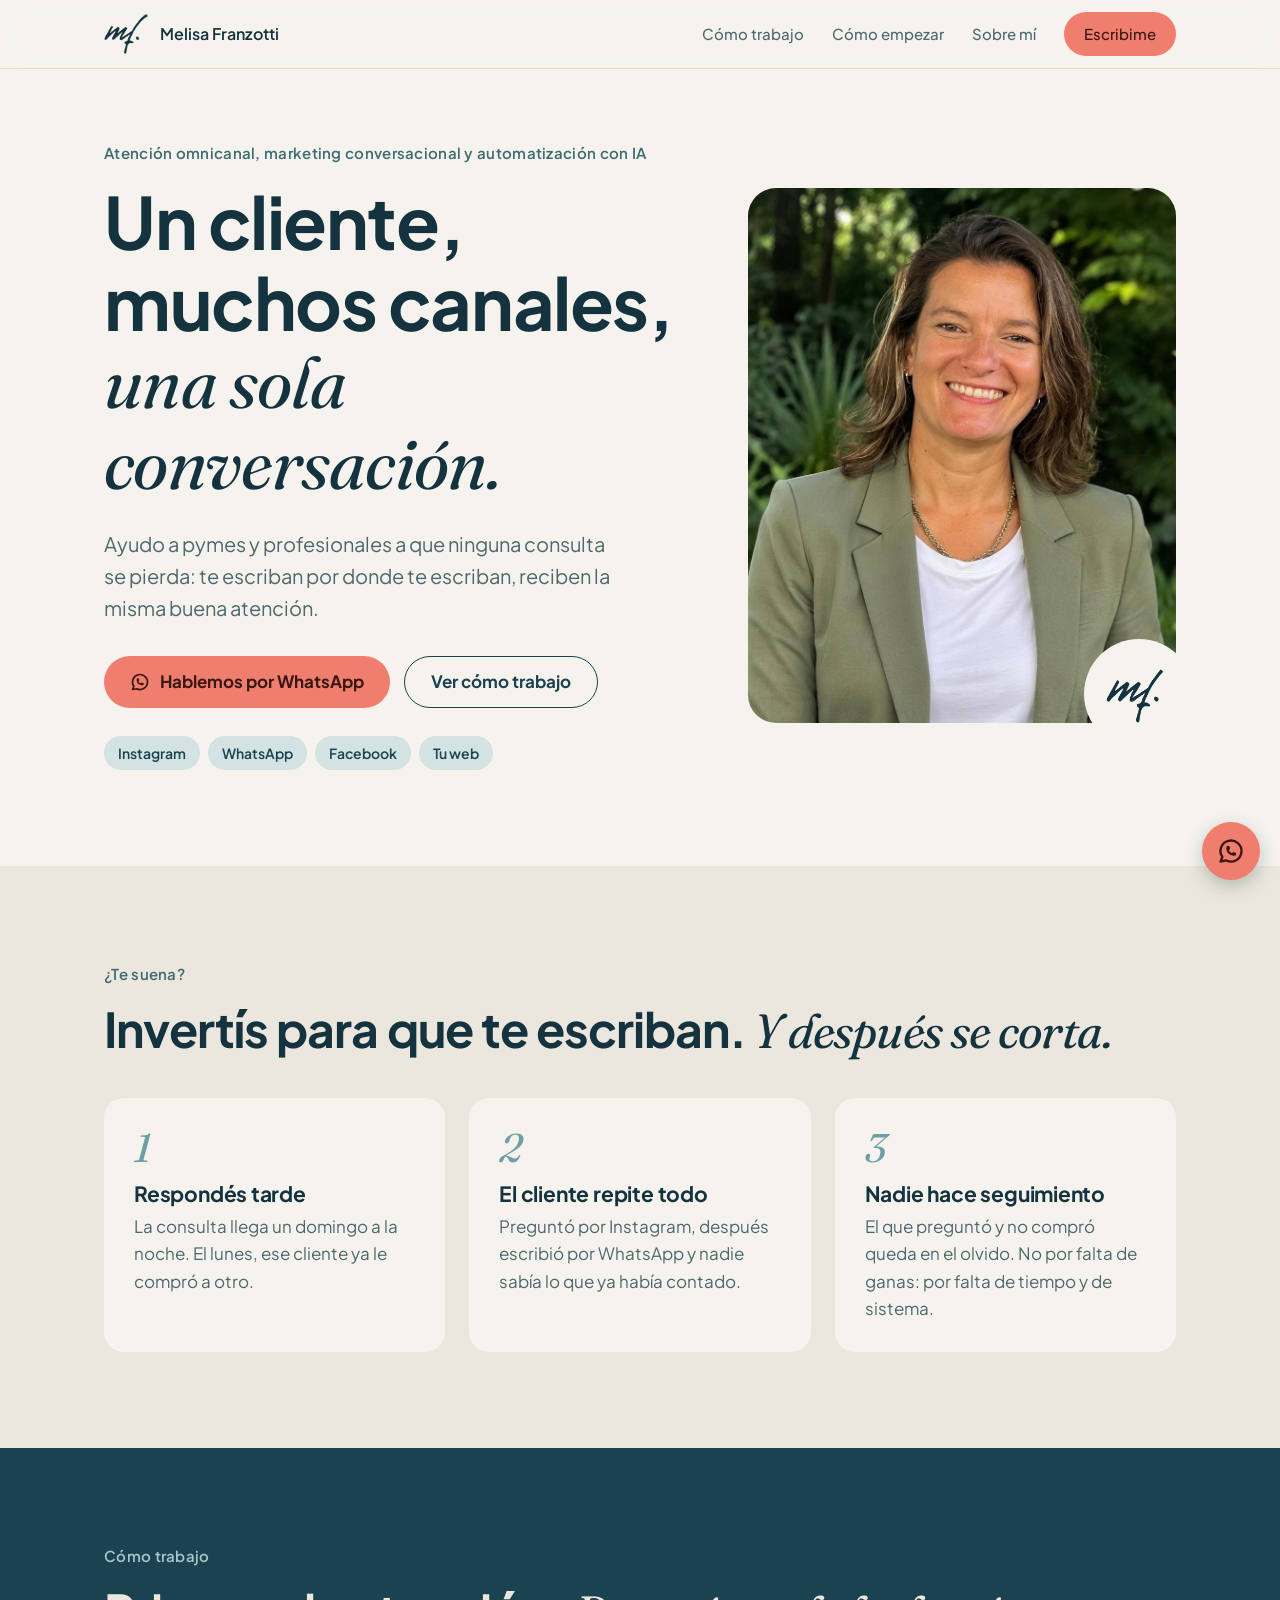
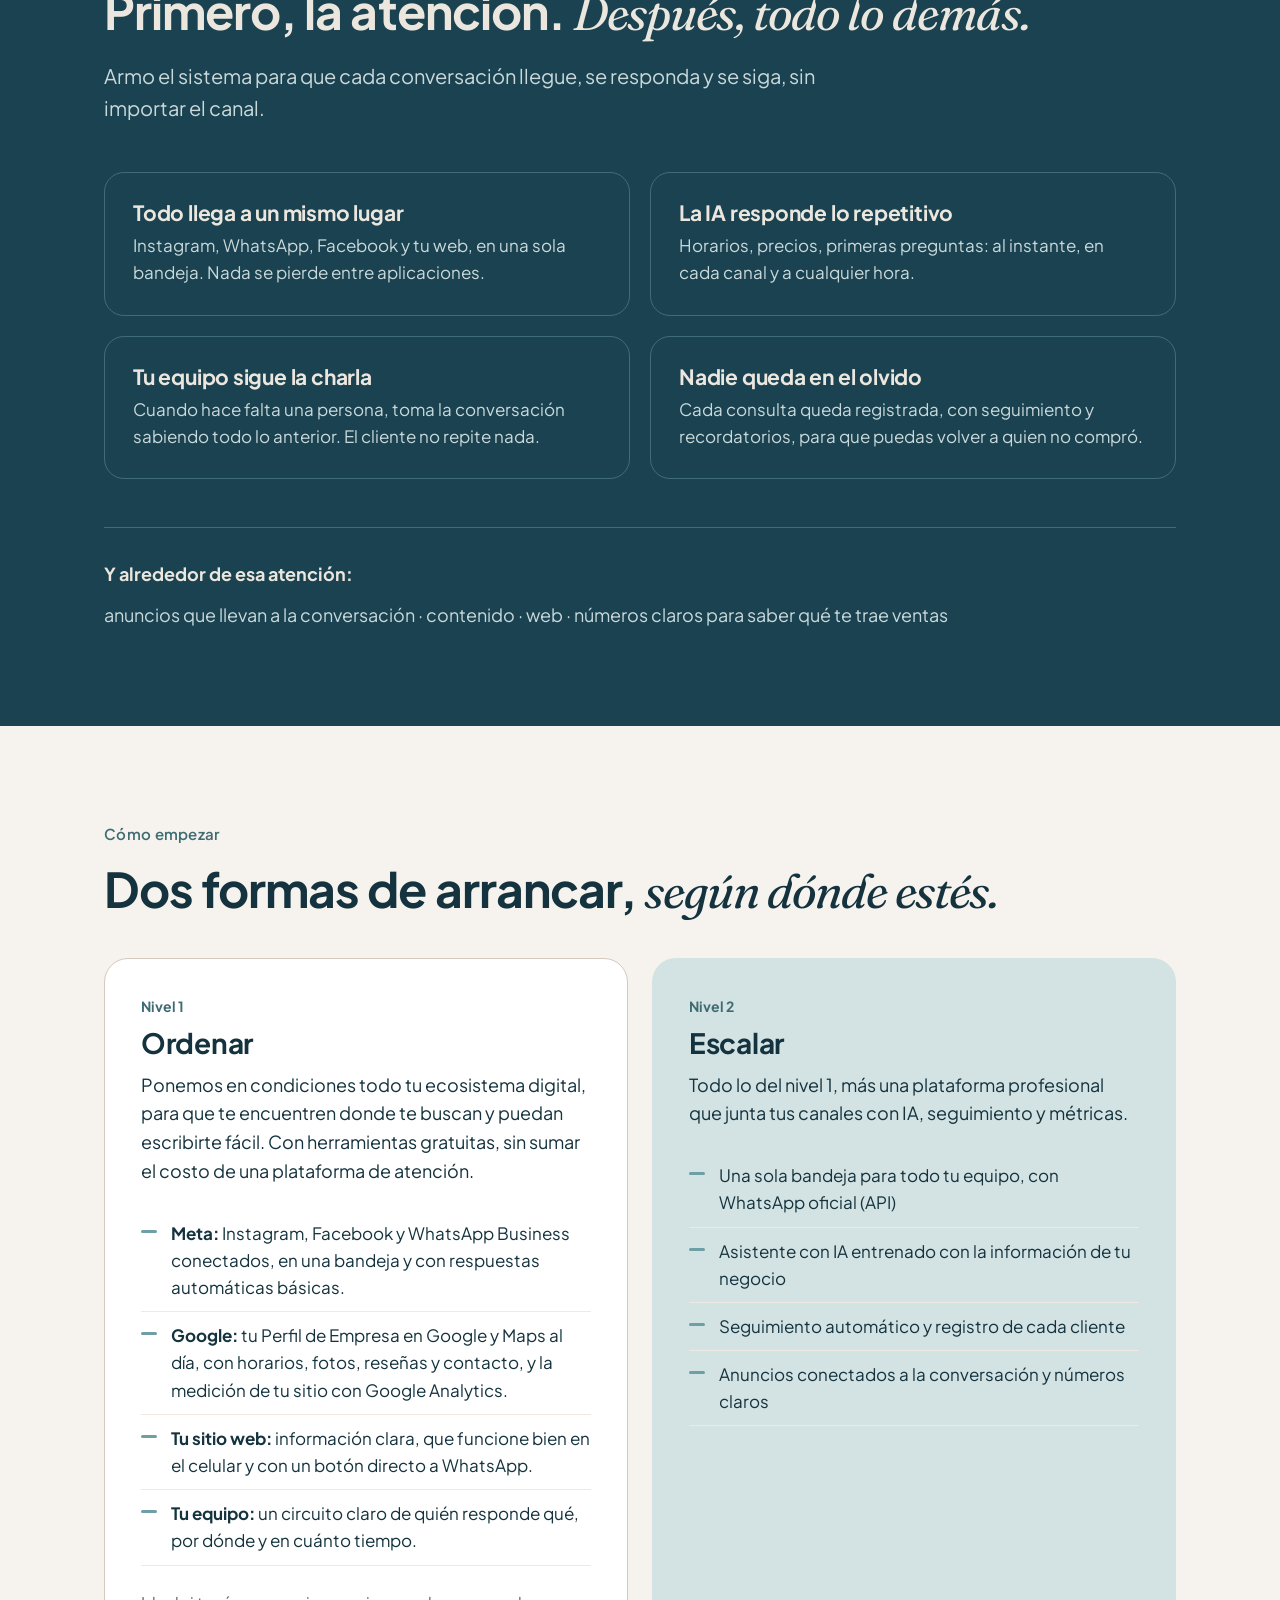
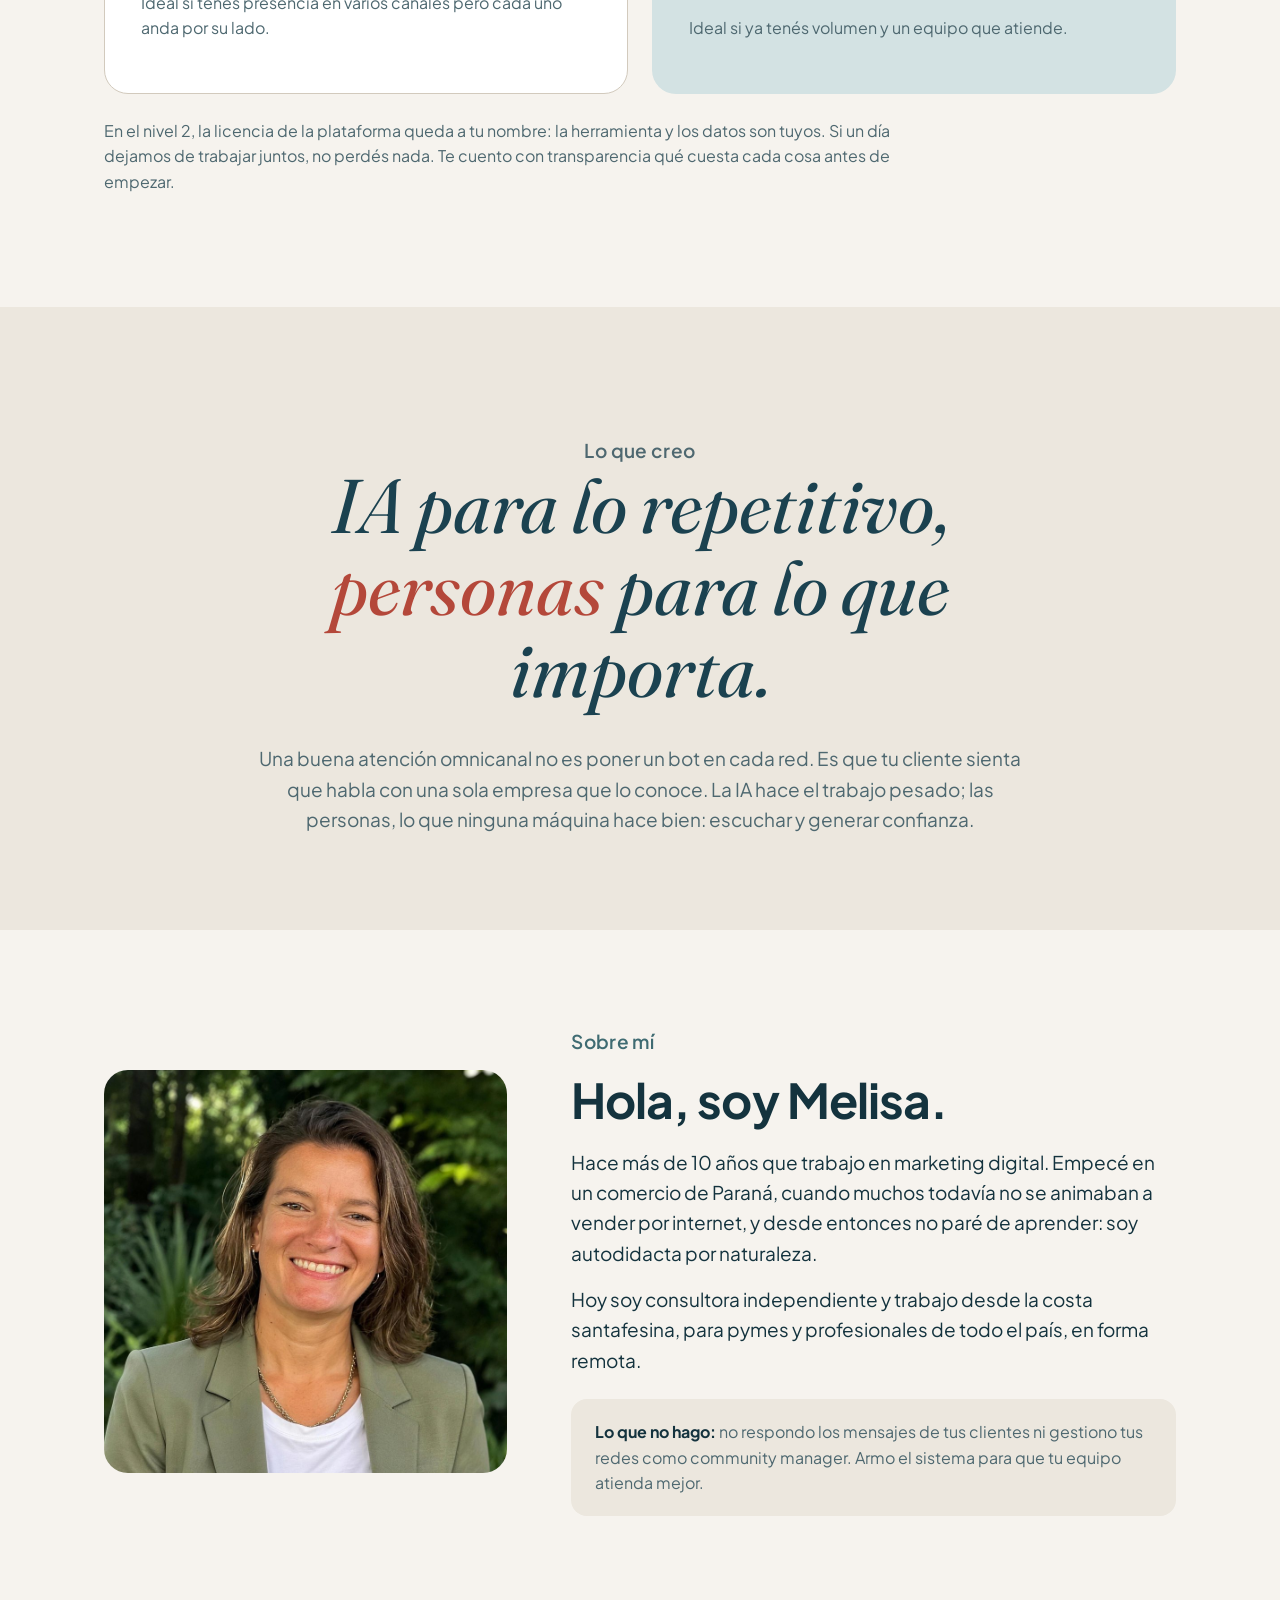
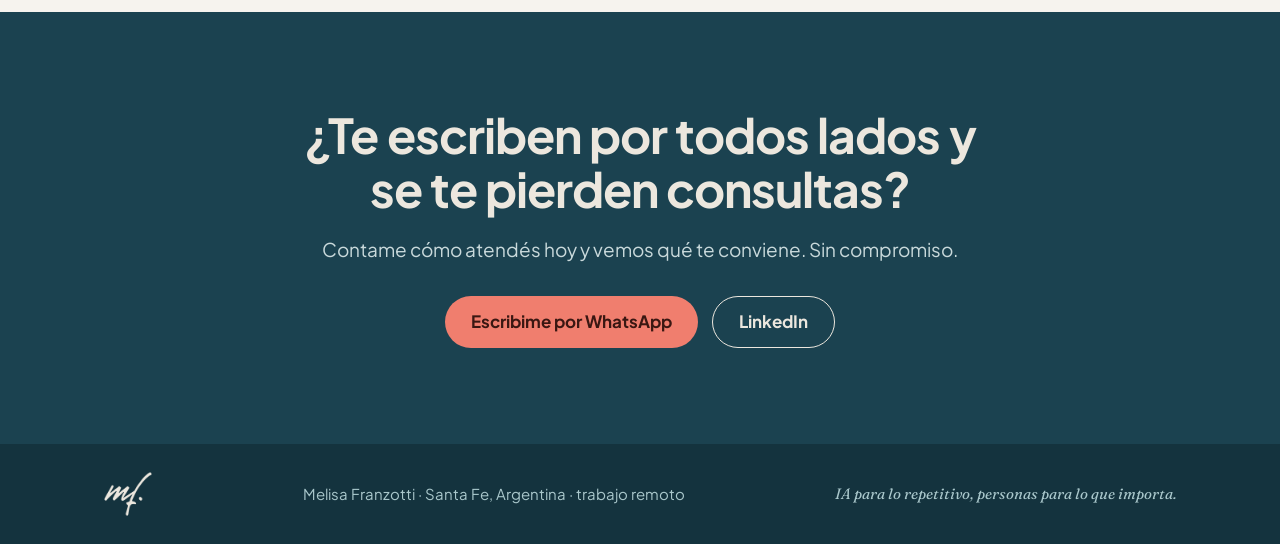
==== index.html @ 71fd0bdc "Tagline 'personas' y marketing conversacional en el posicionamiento Co-Authored-By: Claude Opus 5.5 " ====
<!doctype html>
<html lang="es-AR">
<head>
<meta charset="utf-8">
<meta name="viewport" content="width=device-width, initial-scale=1">
<title>Melisa Franzotti · Atención omnicanal, marketing conversacional y automatización con IA</title>
<meta name="description" content="Ayudo a pymes y profesionales a atender bien por todos sus canales: Instagram, WhatsApp, Facebook y web. Un cliente, muchos canales, una sola conversación.">
<link rel="icon" href="img/favicon.png" type="image/png">
<meta property="og:type" content="website">
<meta property="og:locale" content="es_AR">
<meta property="og:title" content="Melisa Franzotti · Atención omnicanal, marketing conversacional y automatización con IA">
<meta property="og:description" content="Un cliente, muchos canales, una sola conversación. IA para lo repetitivo, personas para lo que importa.">
<meta property="og:url" content="https://melisafranzotti.github.io/">
<meta property="og:image" content="https://melisafranzotti.github.io/img/og.jpg">
<meta property="og:image:width" content="1200">
<meta property="og:image:height" content="630">
<meta name="twitter:card" content="summary_large_image">
<meta name="theme-color" content="#1B4250">
<link rel="preconnect" href="https://fonts.googleapis.com">
<link rel="preconnect" href="https://fonts.gstatic.com" crossorigin>
<link rel="stylesheet" href="https://fonts.googleapis.com/css2?family=Fraunces:ital,opsz,wght@1,9..144,400&family=Plus+Jakarta+Sans:wght@400;500;600;700&display=swap">
<style>
:root{
  --petroleo:#1B4250; --petroleo-osc:#14333E; --agua:#6E9FA6; --agua-clara:#D3E2E3; --agua-texto:#3F6B72;
  --crema:#ECE7DE; --crema-clara:#F6F3EE; --coral:#F07E6E; --coral-texto:#3A1712; --gris:#4E6870; --linea:#D2CABD;
  --max:1120px;
}
*{box-sizing:border-box}
html{scroll-behavior:smooth}
body{margin:0;font-family:'Plus Jakarta Sans',system-ui,sans-serif;color:var(--petroleo-osc);background:var(--crema-clara);font-size:18px;line-height:1.6;-webkit-font-smoothing:antialiased}
img{max-width:100%;display:block}
a{color:var(--petroleo)}
.serif{font-family:'Fraunces',Georgia,serif;font-style:italic;font-weight:400}
.wrap{max-width:var(--max);margin:0 auto;padding:0 24px}
.eyebrow{font-size:15px;font-weight:600;letter-spacing:.02em;color:var(--agua-texto);margin:0 0 16px}
h1,h2,h3{margin:0;line-height:1.12;letter-spacing:-.02em}
h2{font-size:clamp(32px,4.4vw,48px);font-weight:700;margin-bottom:20px}
h3{font-size:21px;font-weight:700;letter-spacing:-.01em;margin-bottom:8px}
p{margin:0 0 16px}
section{padding:96px 0}
.btn{display:inline-flex;align-items:center;gap:10px;min-height:52px;padding:0 26px;border-radius:999px;font-weight:700;font-size:17px;text-decoration:none;transition:transform .15s ease, box-shadow .15s ease}
.btn:hover{transform:translateY(-1px)}
.btn:focus-visible{outline:3px solid var(--agua);outline-offset:3px}
.btn-coral{background:var(--coral);color:var(--coral-texto)}
.btn-linea{border:1.5px solid currentColor;color:var(--petroleo)}

/* nav */
.nav{position:sticky;top:0;z-index:10;background:rgba(246,243,238,.92);backdrop-filter:blur(8px);border-bottom:1px solid rgba(210,202,189,.6)}
.nav .wrap{display:flex;align-items:center;justify-content:space-between;height:68px}
.nav-firma{display:flex;align-items:center;gap:12px;text-decoration:none;color:var(--petroleo-osc);font-weight:600;font-size:16px}
.nav-firma img{width:44px;height:auto}
.nav-links{display:flex;align-items:center;gap:28px}
.nav-links a{text-decoration:none;font-size:15px;font-weight:500;color:var(--gris)}
.nav-links a:hover{color:var(--petroleo)}
.nav .btn{min-height:44px;padding:0 20px;font-size:15px}
.nav-links a.btn-coral{color:var(--coral-texto)}

/* hero */
.hero{padding:72px 0 96px}
.hero .wrap{display:grid;grid-template-columns:1.15fr .85fr;gap:64px;align-items:center}
.hero h1{font-size:clamp(42px,6vw,72px);font-weight:700;margin-bottom:24px}
.hero h1 .serif{display:block;letter-spacing:-.01em}
.hero .lead{font-size:20px;color:var(--gris);max-width:34ch;margin-bottom:32px}
.hero-acciones{display:flex;flex-wrap:wrap;gap:14px;align-items:center}
.hero-foto{position:relative}
.hero-foto img{border-radius:28px;aspect-ratio:4/5;height:auto;object-fit:cover;object-position:50% 20%;width:100%}
.hero-foto .firma{position:absolute;right:-18px;bottom:-26px;width:110px;height:110px;aspect-ratio:1/1;object-fit:contain;background:var(--crema-clara);border-radius:50%;padding:22px}
.canales{display:flex;flex-wrap:wrap;gap:8px;margin-top:28px}
.canales span{font-size:14px;font-weight:600;padding:6px 14px;border-radius:999px;background:var(--agua-clara);color:var(--petroleo)}

/* problema */
.problema{background:var(--crema)}
.grid3{display:grid;grid-template-columns:repeat(3,1fr);gap:24px;margin-top:40px}
.tarjeta{background:var(--crema-clara);border-radius:20px;padding:30px}
.tarjeta .num{font-family:'Fraunces',Georgia,serif;font-style:italic;font-size:40px;line-height:1;color:var(--agua);margin-bottom:14px}
.tarjeta p{color:var(--gris);font-size:17px;margin:0}

/* solucion */
.solucion{background:var(--petroleo);color:var(--crema)}
.solucion .eyebrow{color:#A9C7CB}
.solucion h2{color:var(--crema)}
.solucion .intro{font-size:20px;color:#C9D9DB;max-width:52ch}
.pasos{list-style:none;padding:0;margin:48px 0 0;display:grid;grid-template-columns:repeat(2,1fr);gap:20px}
.pasos li{border:1px solid rgba(110,159,166,.45);border-radius:20px;padding:28px}
.pasos h3{color:var(--crema)}
.pasos p{color:#C9D9DB;font-size:17px;margin:0}
.alrededor{margin-top:48px;padding-top:32px;border-top:1px solid rgba(110,159,166,.45);display:flex;flex-wrap:wrap;gap:12px 32px;align-items:baseline}
.alrededor strong{font-size:18px}
.alrededor span{color:#C9D9DB}

/* niveles */
.niveles .grid2{display:grid;grid-template-columns:1fr 1fr;gap:24px;margin-top:40px}
.nivel{border-radius:24px;padding:36px;background:#fff;border:1px solid var(--linea);display:flex;flex-direction:column}
.nivel .etiqueta{font-size:14px;font-weight:700;color:var(--agua-texto);margin-bottom:10px}
.nivel h3{font-size:28px;margin-bottom:12px}
.nivel ul{padding:0;margin:8px 0 24px;list-style:none}
.nivel li strong{color:var(--petroleo-osc)}
.nivel li{padding:10px 0 10px 30px;position:relative;border-bottom:1px solid #EEE9E1;font-size:17px}
.nivel li::before{content:"";position:absolute;left:0;top:20px;width:16px;height:3px;border-radius:2px;background:var(--agua)}
.nivel .ideal{margin-top:auto;font-size:16px;color:var(--gris)}
.nivel-destacado{background:var(--agua-clara);border-color:transparent}
.nota{margin-top:24px;font-size:16px;color:var(--gris);max-width:70ch}

/* creo */
.creo{background:var(--crema);text-align:center}
.creo blockquote{margin:0 auto;max-width:18ch;font-family:'Fraunces',Georgia,serif;font-style:italic;font-size:clamp(40px,6vw,76px);line-height:1.08;color:var(--petroleo)}
.creo blockquote em{font-style:italic;color:#B4483A}
.creo p{max-width:56ch;margin:32px auto 0;color:var(--gris);font-size:19px}

/* sobre mi */
.sobre .wrap{display:grid;grid-template-columns:.8fr 1.2fr;gap:64px;align-items:center}
.sobre img{border-radius:24px;aspect-ratio:1/1;height:auto;width:100%;object-fit:cover;object-position:50% 12%}
.sobre p{font-size:19px}
.no-hago{margin-top:24px;padding:20px 24px;border-radius:16px;background:var(--crema);font-size:16px;color:var(--gris)}
.no-hago strong{color:var(--petroleo-osc)}

/* contacto */
.contacto{background:var(--petroleo);color:var(--crema);text-align:center}
.contacto h2{color:var(--crema);max-width:20ch;margin:0 auto 18px}
.contacto p{color:#C9D9DB;max-width:48ch;margin:0 auto 32px;font-size:19px}
.contacto .acciones{display:flex;flex-wrap:wrap;gap:14px;justify-content:center}
.contacto .btn-linea{color:var(--crema)}
footer{background:var(--petroleo-osc);color:#A9C7CB;font-size:15px}
footer .wrap{display:flex;flex-wrap:wrap;gap:16px;align-items:center;justify-content:space-between;padding-top:28px;padding-bottom:28px}
footer img{width:48px}
footer a{color:#A9C7CB}

/* whatsapp flotante */
.wa-flotante{position:fixed;right:20px;bottom:20px;z-index:20;width:58px;height:58px;border-radius:50%;background:var(--coral);color:var(--coral-texto);display:flex;align-items:center;justify-content:center;box-shadow:0 6px 18px rgba(20,51,62,.25)}
.wa-flotante:focus-visible{outline:3px solid var(--agua);outline-offset:3px}

@media (max-width:900px){
  section{padding:72px 0}
  .hero{padding:40px 0 72px}
  .hero .wrap,.sobre .wrap{grid-template-columns:1fr;gap:48px}
  .hero-foto{max-width:420px}
  .grid3,.pasos,.niveles .grid2{grid-template-columns:1fr}
  .nav-links a:not(.btn){display:none}
  .sobre img{max-width:360px}
}
@media (prefers-reduced-motion:reduce){html{scroll-behavior:auto}.btn{transition:none}}
</style>
</head>
<body>

<header class="nav">
  <div class="wrap">
    <a class="nav-firma" href="#inicio"><img src="img/mf-tinta.png" alt="mf." width="44" height="40"><span>Melisa Franzotti</span></a>
    <nav class="nav-links" aria-label="Principal">
      <a href="#como">Cómo trabajo</a>
      <a href="#empezar">Cómo empezar</a>
      <a href="#sobre-mi">Sobre mí</a>
      <a class="btn btn-coral" href="https://wa.me/5493435143887?text=Hola%20Melisa%2C%20vi%20tu%20sitio%20y%20quiero%20consultarte" target="_blank" rel="noopener">Escribime</a>
    </nav>
  </div>
</header>

<main id="inicio">

<section class="hero">
  <div class="wrap">
    <div>
      <p class="eyebrow">Atención omnicanal, marketing conversacional y automatización con IA</p>
      <h1>Un cliente, muchos canales, <span class="serif">una sola conversación.</span></h1>
      <p class="lead">Ayudo a pymes y profesionales a que ninguna consulta se pierda: te escriban por donde te escriban, reciben la misma buena atención.</p>
      <div class="hero-acciones">
        <a class="btn btn-coral" href="https://wa.me/5493435143887?text=Hola%20Melisa%2C%20vi%20tu%20sitio%20y%20quiero%20consultarte" target="_blank" rel="noopener">
          <svg width="20" height="20" viewBox="0 0 24 24" fill="none" stroke="currentColor" stroke-width="2" stroke-linecap="round" stroke-linejoin="round" aria-hidden="true"><path d="M3 21l1.65 -3.8a9 9 0 1 1 3.4 2.9l-5.05 .9"></path><path d="M9 10a.5 .5 0 0 0 1 0v-1a.5 .5 0 0 0 -1 0v1a5 5 0 0 0 5 5h1a.5 .5 0 0 0 0 -1h-1a.5 .5 0 0 0 0 1"></path></svg>
          Hablemos por WhatsApp
        </a>
        <a class="btn btn-linea" href="#como">Ver cómo trabajo</a>
      </div>
      <div class="canales" aria-label="Canales">
        <span>Instagram</span><span>WhatsApp</span><span>Facebook</span><span>Tu web</span>
      </div>
    </div>
    <div class="hero-foto">
      <img src="img/melisa.jpg" alt="Melisa Franzotti sonriendo en un jardín" width="900" height="1607">
      <img class="firma" src="img/mf-tinta.png" alt="" width="110" height="100">
    </div>
  </div>
</section>

<section class="problema" aria-labelledby="t-problema">
  <div class="wrap">
    <p class="eyebrow">¿Te suena?</p>
    <h2 id="t-problema">Invertís para que te escriban. <span class="serif">Y después se corta.</span></h2>
    <div class="grid3">
      <div class="tarjeta"><div class="num">1</div><h3>Respondés tarde</h3><p>La consulta llega un domingo a la noche. El lunes, ese cliente ya le compró a otro.</p></div>
      <div class="tarjeta"><div class="num">2</div><h3>El cliente repite todo</h3><p>Preguntó por Instagram, después escribió por WhatsApp y nadie sabía lo que ya había contado.</p></div>
      <div class="tarjeta"><div class="num">3</div><h3>Nadie hace seguimiento</h3><p>El que preguntó y no compró queda en el olvido. No por falta de ganas: por falta de tiempo y de sistema.</p></div>
    </div>
  </div>
</section>

<section class="solucion" id="como" aria-labelledby="t-como">
  <div class="wrap">
    <p class="eyebrow">Cómo trabajo</p>
    <h2 id="t-como">Primero, la atención. <span class="serif">Después, todo lo demás.</span></h2>
    <p class="intro">Armo el sistema para que cada conversación llegue, se responda y se siga, sin importar el canal.</p>
    <ul class="pasos">
      <li><h3>Todo llega a un mismo lugar</h3><p>Instagram, WhatsApp, Facebook y tu web, en una sola bandeja. Nada se pierde entre aplicaciones.</p></li>
      <li><h3>La IA responde lo repetitivo</h3><p>Horarios, precios, primeras preguntas: al instante, en cada canal y a cualquier hora.</p></li>
      <li><h3>Tu equipo sigue la charla</h3><p>Cuando hace falta una persona, toma la conversación sabiendo todo lo anterior. El cliente no repite nada.</p></li>
      <li><h3>Nadie queda en el olvido</h3><p>Cada consulta queda registrada, con seguimiento y recordatorios, para que puedas volver a quien no compró.</p></li>
    </ul>
    <div class="alrededor">
      <strong>Y alrededor de esa atención:</strong>
      <span>anuncios que llevan a la conversación · contenido · web · números claros para saber qué te trae ventas</span>
    </div>
  </div>
</section>

<section class="niveles" id="empezar" aria-labelledby="t-empezar">
  <div class="wrap">
    <p class="eyebrow">Cómo empezar</p>
    <h2 id="t-empezar">Dos formas de arrancar, <span class="serif">según dónde estés.</span></h2>
    <div class="grid2">
      <div class="nivel">
        <div class="etiqueta">Nivel 1</div>
        <h3>Ordenar</h3>
        <p>Ponemos en condiciones todo tu ecosistema digital, para que te encuentren donde te buscan y puedan escribirte fácil. Con herramientas gratuitas, sin sumar el costo de una plataforma de atención.</p>
        <ul>
          <li><strong>Meta:</strong> Instagram, Facebook y WhatsApp Business conectados, en una bandeja y con respuestas automáticas básicas.</li>
          <li><strong>Google:</strong> tu Perfil de Empresa en Google y Maps al día, con horarios, fotos, reseñas y contacto, y la medición de tu sitio con Google Analytics.</li>
          <li><strong>Tu sitio web:</strong> información clara, que funcione bien en el celular y con un botón directo a WhatsApp.</li>
          <li><strong>Tu equipo:</strong> un circuito claro de quién responde qué, por dónde y en cuánto tiempo.</li>
        </ul>
        <p class="ideal">Ideal si tenés presencia en varios canales pero cada uno anda por su lado.</p>
      </div>
      <div class="nivel nivel-destacado">
        <div class="etiqueta">Nivel 2</div>
        <h3>Escalar</h3>
        <p>Todo lo del nivel 1, más una plataforma profesional que junta tus canales con IA, seguimiento y métricas.</p>
        <ul>
          <li>Una sola bandeja para todo tu equipo, con WhatsApp oficial (API)</li>
          <li>Asistente con IA entrenado con la información de tu negocio</li>
          <li>Seguimiento automático y registro de cada cliente</li>
          <li>Anuncios conectados a la conversación y números claros</li>
        </ul>
        <p class="ideal">Ideal si ya tenés volumen y un equipo que atiende.</p>
      </div>
    </div>
    <p class="nota">En el nivel 2, la licencia de la plataforma queda a tu nombre: la herramienta y los datos son tuyos. Si un día dejamos de trabajar juntos, no perdés nada. Te cuento con transparencia qué cuesta cada cosa antes de empezar.</p>
  </div>
</section>

<section class="creo" aria-labelledby="t-creo">
  <div class="wrap">
    <p class="eyebrow" id="t-creo">Lo que creo</p>
    <blockquote>IA para lo repetitivo, <em>personas</em> para lo que importa.</blockquote>
    <p>Una buena atención omnicanal no es poner un bot en cada red. Es que tu cliente sienta que habla con una sola empresa que lo conoce. La IA hace el trabajo pesado; las personas, lo que ninguna máquina hace bien: escuchar y generar confianza.</p>
  </div>
</section>

<section class="sobre" id="sobre-mi" aria-labelledby="t-sobre">
  <div class="wrap">
    <img src="img/melisa.jpg" alt="Retrato de Melisa Franzotti" width="900" height="900" loading="lazy">
    <div>
      <p class="eyebrow">Sobre mí</p>
      <h2 id="t-sobre">Hola, soy Melisa.</h2>
      <p>Hace más de 10 años que trabajo en marketing digital. Empecé en un comercio de Paraná, cuando muchos todavía no se animaban a vender por internet, y desde entonces no paré de aprender: soy autodidacta por naturaleza.</p>
      <p>Hoy soy consultora independiente y trabajo desde la costa santafesina, para pymes y profesionales de todo el país, en forma remota.</p>
      <div class="no-hago"><strong>Lo que no hago:</strong> no respondo los mensajes de tus clientes ni gestiono tus redes como community manager. Armo el sistema para que tu equipo atienda mejor.</div>
    </div>
  </div>
</section>

<section class="contacto" aria-labelledby="t-contacto">
  <div class="wrap">
    <h2 id="t-contacto">¿Te escriben por todos lados y se te pierden consultas?</h2>
    <p>Contame cómo atendés hoy y vemos qué te conviene. Sin compromiso.</p>
    <div class="acciones">
      <a class="btn btn-coral" href="https://wa.me/5493435143887?text=Hola%20Melisa%2C%20vi%20tu%20sitio%20y%20quiero%20consultarte" target="_blank" rel="noopener">Escribime por WhatsApp</a>
      <a class="btn btn-linea" href="https://www.linkedin.com/in/melisafranzotti/" target="_blank" rel="noopener">LinkedIn</a>
    </div>
  </div>
</section>

</main>

<footer>
  <div class="wrap">
    <img src="img/mf-crema.png" alt="mf." width="48" height="44">
    <span>Melisa Franzotti · Santa Fe, Argentina · trabajo remoto</span>
    <span class="serif">IA para lo repetitivo, personas para lo que importa.</span>
  </div>
</footer>

<a class="wa-flotante" href="https://wa.me/5493435143887?text=Hola%20Melisa%2C%20vi%20tu%20sitio%20y%20quiero%20consultarte" target="_blank" rel="noopener" aria-label="Escribime por WhatsApp">
  <svg width="28" height="28" viewBox="0 0 24 24" fill="none" stroke="currentColor" stroke-width="2" stroke-linecap="round" stroke-linejoin="round" aria-hidden="true"><path d="M3 21l1.65 -3.8a9 9 0 1 1 3.4 2.9l-5.05 .9"></path><path d="M9 10a.5 .5 0 0 0 1 0v-1a.5 .5 0 0 0 -1 0v1a5 5 0 0 0 5 5h1a.5 .5 0 0 0 0 -1h-1a.5 .5 0 0 0 0 1"></path></svg>
</a>

</body>
</html>
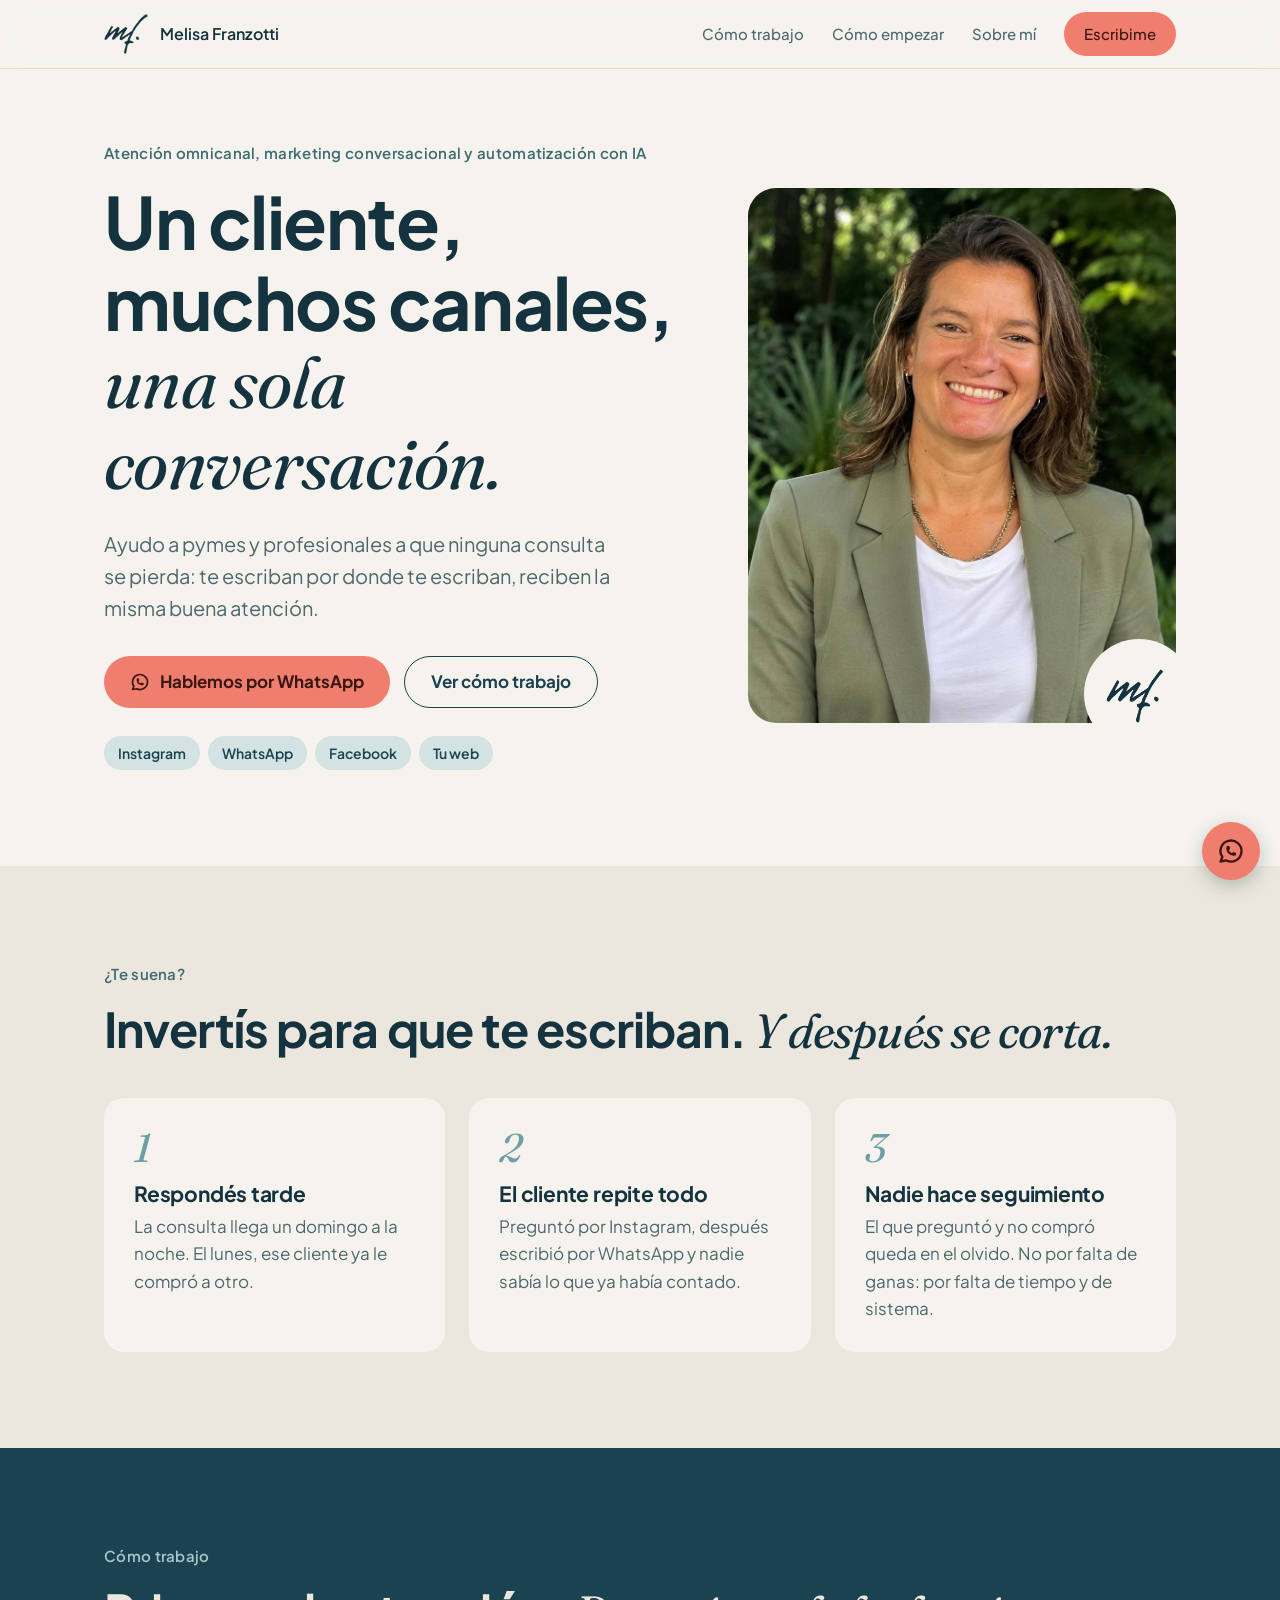
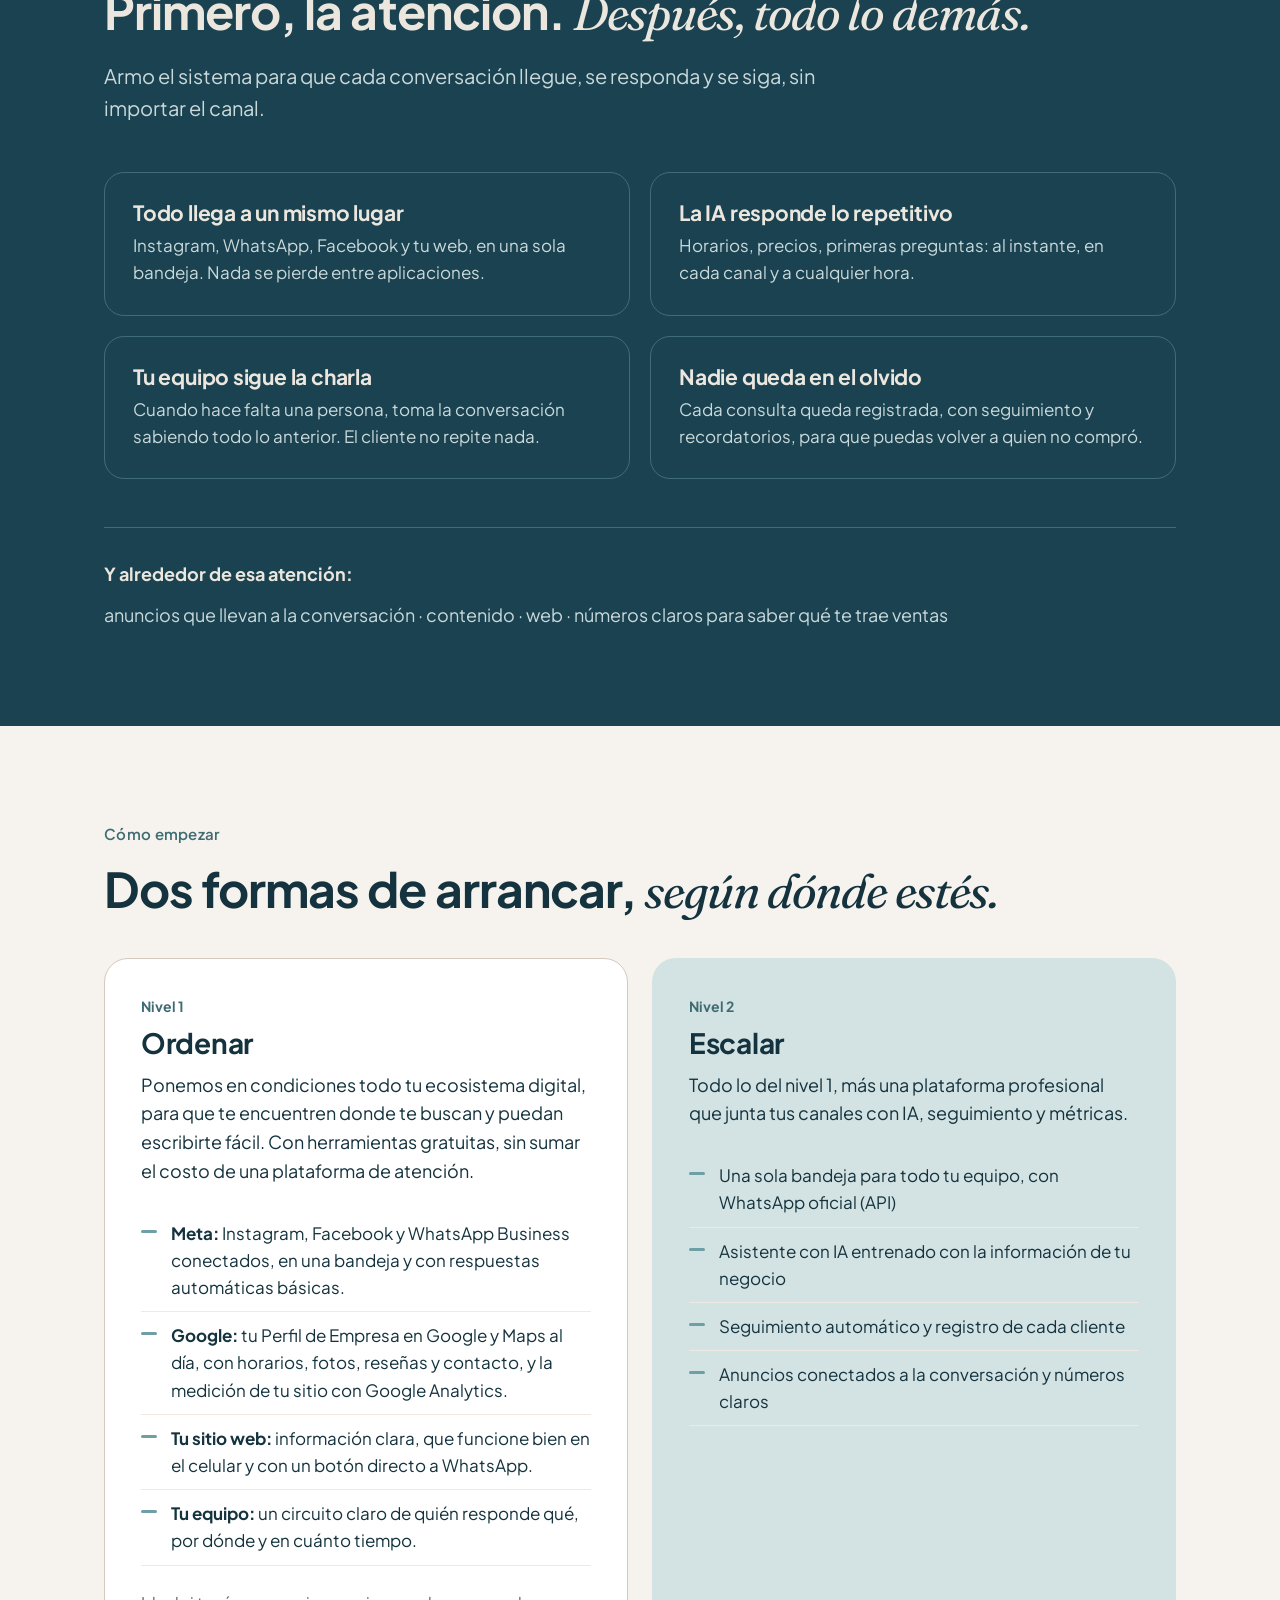
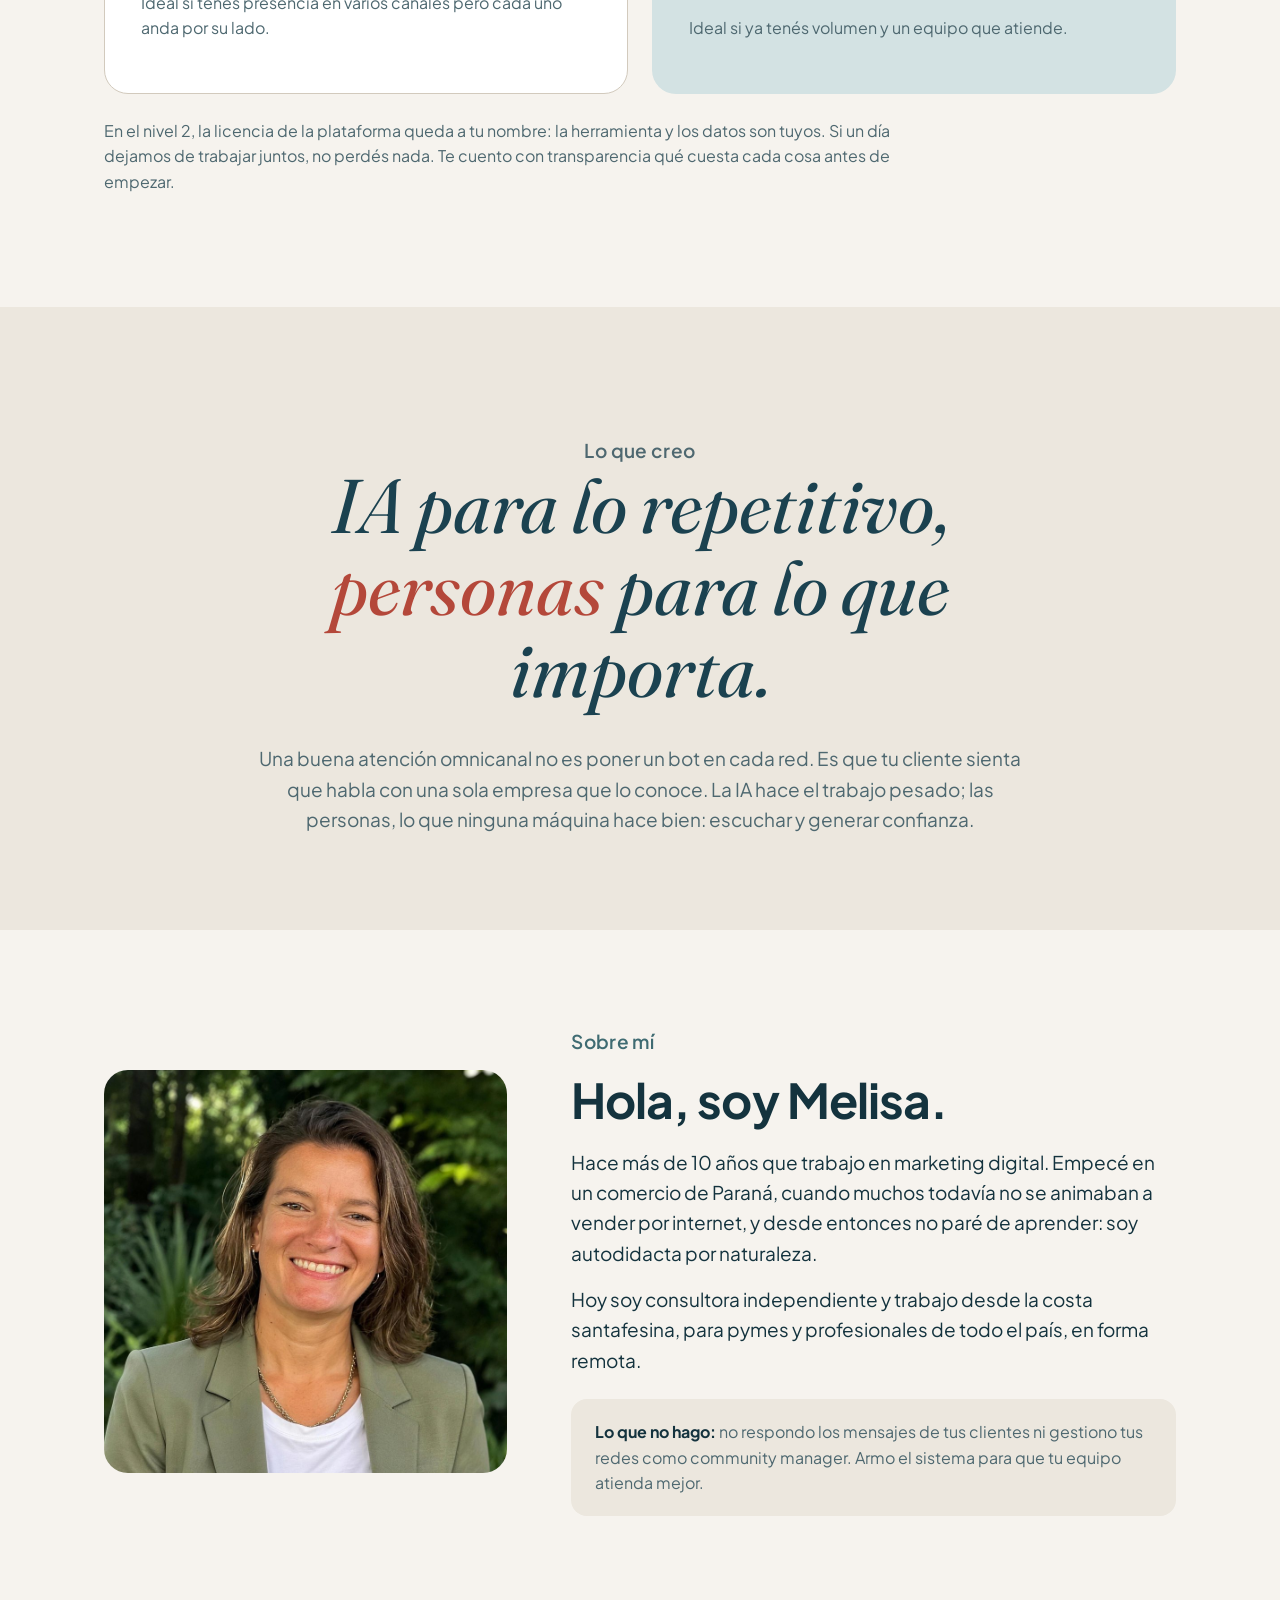
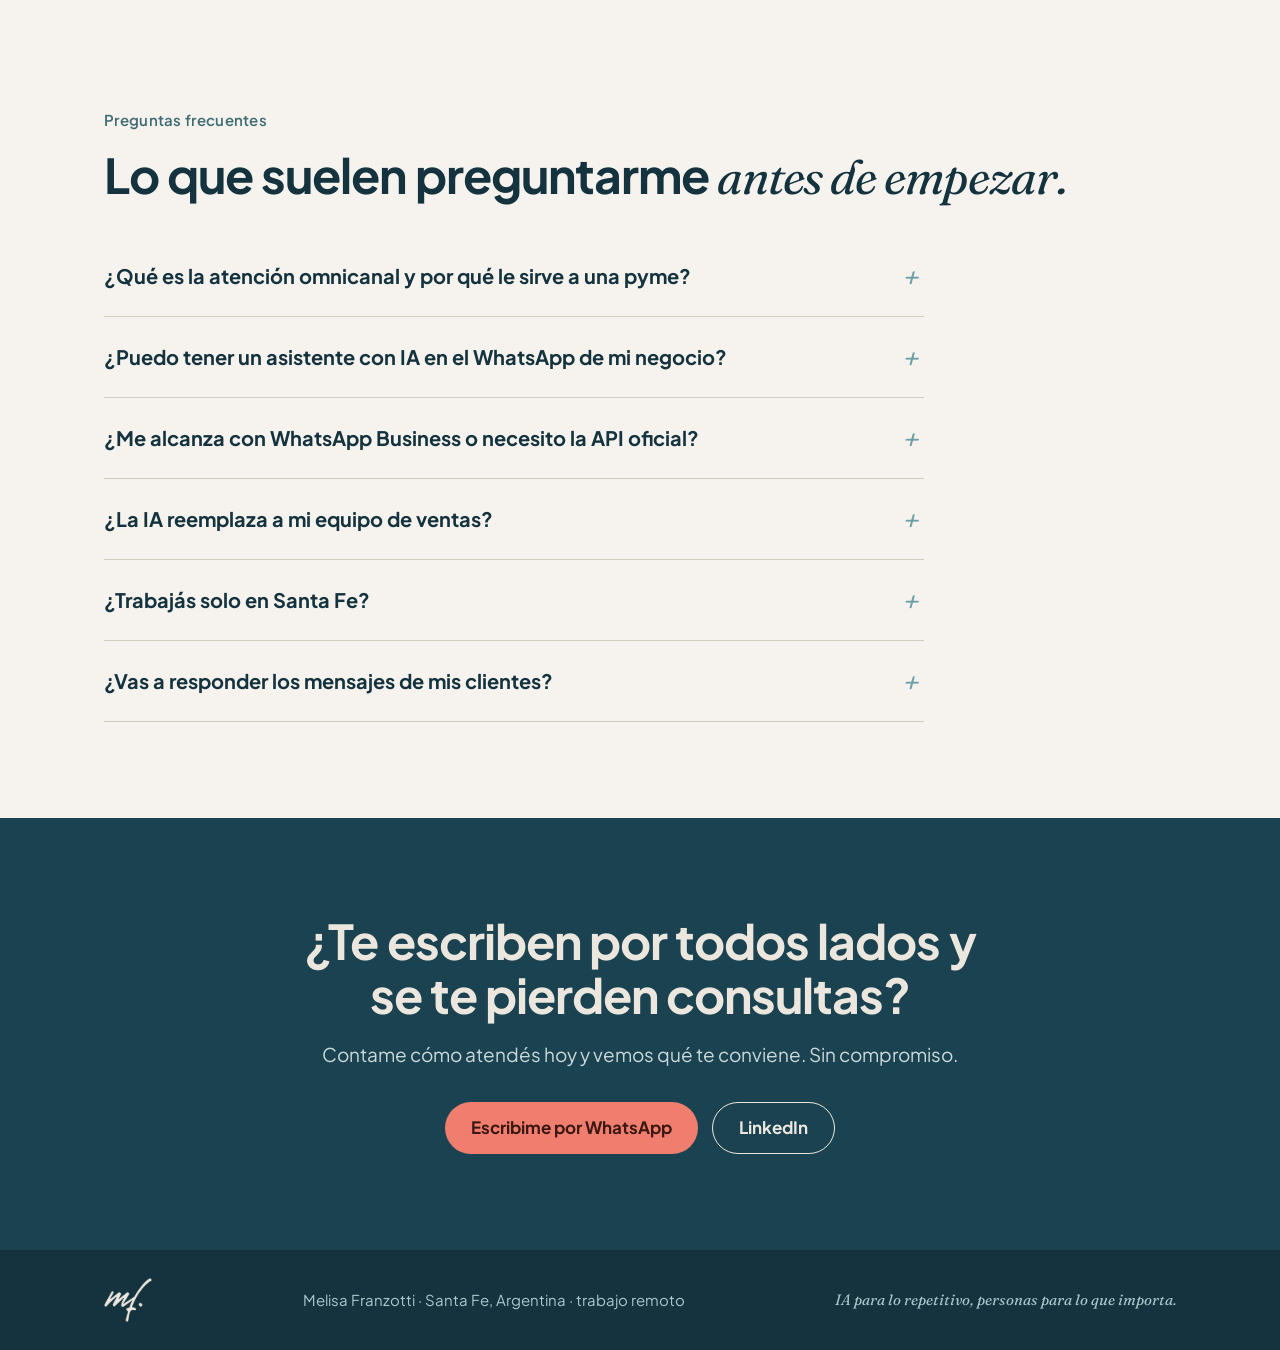
==== commit e9cfcc66: "Sección de preguntas frecuentes (contenido SEO, pendiente de aprobación) Co-Authored-By: Claude Opus" ====
--- a/index.html
+++ b/index.html
@@ -4,8 +4,13 @@
 <meta charset="utf-8">
 <meta name="viewport" content="width=device-width, initial-scale=1">
 <title>Melisa Franzotti · Atención omnicanal, marketing conversacional y automatización con IA</title>
-<meta name="description" content="Ayudo a pymes y profesionales a atender bien por todos sus canales: Instagram, WhatsApp, Facebook y web. Un cliente, muchos canales, una sola conversación.">
+<meta name="description" content="Consultora en atención omnicanal y automatización de WhatsApp con IA para pymes y profesionales. Desde Santa Fe, Argentina, con trabajo remoto en todo el país.">
+<meta name="author" content="Melisa Franzotti">
+<meta name="google-site-verification" content="gdGsH-oOVV2Y6hvarRN_TbwxmT_aSojlO5cquZC-6Lg">
+<meta name="robots" content="index, follow, max-image-preview:large">
+<link rel="canonical" href="https://melisafranzotti.github.io/">
 <link rel="icon" href="img/favicon.png" type="image/png">
+<link rel="apple-touch-icon" href="img/favicon.png">
 <meta property="og:type" content="website">
 <meta property="og:locale" content="es_AR">
 <meta property="og:title" content="Melisa Franzotti · Atención omnicanal, marketing conversacional y automatización con IA">
@@ -114,6 +119,16 @@
 .no-hago{margin-top:24px;padding:20px 24px;border-radius:16px;background:var(--crema);font-size:16px;color:var(--gris)}
 .no-hago strong{color:var(--petroleo-osc)}
 
+/* preguntas */
+.preguntas .lista{max-width:820px;margin-top:32px}
+.preguntas details{border-bottom:1px solid var(--linea);padding:4px 0}
+.preguntas summary{cursor:pointer;list-style:none;padding:20px 40px 20px 0;font-size:20px;font-weight:700;position:relative}
+.preguntas summary::-webkit-details-marker{display:none}
+.preguntas summary::after{content:"+";position:absolute;right:4px;top:14px;font-family:'Fraunces',Georgia,serif;font-style:italic;font-size:30px;color:var(--agua)}
+.preguntas details[open] summary::after{content:"–"}
+.preguntas summary:focus-visible{outline:3px solid var(--agua);outline-offset:3px}
+.preguntas details p{color:var(--gris);font-size:17px;max-width:70ch}
+
 /* contacto */
 .contacto{background:var(--petroleo);color:var(--crema);text-align:center}
 .contacto h2{color:var(--crema);max-width:20ch;margin:0 auto 18px}
@@ -140,6 +155,63 @@
 }
 @media (prefers-reduced-motion:reduce){html{scroll-behavior:auto}.btn{transition:none}}
 </style>
+<script type="application/ld+json">
+{
+  "@context": "https://schema.org",
+  "@graph": [
+    {
+      "@type": "WebSite",
+      "@id": "https://melisafranzotti.github.io/#website",
+      "url": "https://melisafranzotti.github.io/",
+      "name": "Melisa Franzotti",
+      "inLanguage": "es-AR",
+      "publisher": {"@id": "https://melisafranzotti.github.io/#melisa"}
+    },
+    {
+      "@type": "Person",
+      "@id": "https://melisafranzotti.github.io/#melisa",
+      "name": "Melisa Franzotti",
+      "url": "https://melisafranzotti.github.io/",
+      "image": "https://melisafranzotti.github.io/img/melisa.jpg",
+      "jobTitle": "Consultora en atención omnicanal, marketing conversacional y automatización con IA",
+      "description": "Consultora independiente con más de 10 años en marketing digital. Ayuda a pymes y profesionales a atender bien por Instagram, WhatsApp, Facebook y web.",
+      "address": {"@type": "PostalAddress", "addressLocality": "Santa Fe", "addressRegion": "Santa Fe", "addressCountry": "AR"},
+      "alumniOf": {"@type": "CollegeOrUniversity", "name": "Universidad Autónoma de Entre Ríos"},
+      "knowsAbout": ["Atención omnicanal", "Marketing conversacional", "Automatización con IA", "WhatsApp Business API", "Agentes de IA para WhatsApp", "Meta Ads", "Campañas click to WhatsApp", "Google Ads", "CRM"],
+      "sameAs": ["https://www.linkedin.com/in/melisafranzotti/"],
+      "worksFor": {"@id": "https://melisafranzotti.github.io/#servicio"}
+    },
+    {
+      "@type": "ProfessionalService",
+      "@id": "https://melisafranzotti.github.io/#servicio",
+      "name": "Melisa Franzotti",
+      "url": "https://melisafranzotti.github.io/",
+      "image": "https://melisafranzotti.github.io/img/og.jpg",
+      "logo": "https://melisafranzotti.github.io/img/mf-tinta.png",
+      "telephone": "+54 9 343 514-3887",
+      "slogan": "IA para lo repetitivo, personas para lo que importa.",
+      "description": "Atención omnicanal, marketing conversacional y automatización con IA para pymes y profesionales: Instagram, WhatsApp, Facebook y web en una sola conversación.",
+      "founder": {"@id": "https://melisafranzotti.github.io/#melisa"},
+      "address": {"@type": "PostalAddress", "addressLocality": "Santa Fe", "addressRegion": "Santa Fe", "addressCountry": "AR"},
+      "areaServed": [
+        {"@type": "City", "name": "Santa Fe"},
+        {"@type": "City", "name": "Paraná"},
+        {"@type": "Country", "name": "Argentina"}
+      ],
+      "knowsLanguage": "es",
+      "sameAs": ["https://www.linkedin.com/in/melisafranzotti/"],
+      "hasOfferCatalog": {
+        "@type": "OfferCatalog",
+        "name": "Formas de empezar",
+        "itemListElement": [
+          {"@type": "Offer", "itemOffered": {"@type": "Service", "name": "Nivel 1 · Ordenar", "description": "Puesta en condiciones del ecosistema digital: Meta (Instagram, Facebook y WhatsApp Business), Perfil de Empresa en Google, sitio web y circuito de atención del equipo."}},
+          {"@type": "Offer", "itemOffered": {"@type": "Service", "name": "Nivel 2 · Escalar", "description": "Plataforma profesional de atención omnicanal con WhatsApp oficial (API), asistente con IA, seguimiento automático y anuncios conectados a la conversación."}}
+        ]
+      }
+    }
+  ]
+}
+</script>
 </head>
 <body>
 
@@ -266,6 +338,39 @@
   </div>
 </section>
 
+<section class="preguntas" id="preguntas" aria-labelledby="t-preguntas">
+  <div class="wrap">
+    <p class="eyebrow">Preguntas frecuentes</p>
+    <h2 id="t-preguntas">Lo que suelen preguntarme <span class="serif">antes de empezar.</span></h2>
+    <div class="lista">
+      <details>
+        <summary>¿Qué es la atención omnicanal y por qué le sirve a una pyme?</summary>
+        <p>Es que tu cliente pueda escribirte por Instagram, WhatsApp, Facebook o tu web y que del otro lado lo atiendan como una sola empresa: con el mismo tono, la misma información y sabiendo lo que ya habló. Para una pyme significa menos consultas perdidas y menos clientes que tienen que repetir todo.</p>
+      </details>
+      <details>
+        <summary>¿Puedo tener un asistente con IA en el WhatsApp de mi negocio?</summary>
+        <p>Sí. Un asistente con IA entrenado con la información de tu negocio puede responder las preguntas repetitivas a cualquier hora (horarios, precios, primeros datos) y pasarle la conversación a una persona de tu equipo cuando hace falta, con todo el contexto.</p>
+      </details>
+      <details>
+        <summary>¿Me alcanza con WhatsApp Business o necesito la API oficial?</summary>
+        <p>Depende del volumen. Si atendés vos o una sola persona, WhatsApp Business bien configurado suele alcanzar, y por eso es parte del nivel 1. Si varias personas responden, querés un asistente con IA o conectar anuncios con la conversación, conviene la API oficial de WhatsApp, que es lo que armo en el nivel 2.</p>
+      </details>
+      <details>
+        <summary>¿La IA reemplaza a mi equipo de ventas?</summary>
+        <p>No. La IA se encarga de lo repetitivo para que tu equipo tenga tiempo para lo que vende: escuchar, resolver dudas de verdad y generar confianza. IA para lo repetitivo, personas para lo que importa.</p>
+      </details>
+      <details>
+        <summary>¿Trabajás solo en Santa Fe?</summary>
+        <p>Estoy en la costa santafesina y trabajo en forma remota con pymes y profesionales de todo el país. Si estás en Santa Fe, Santo Tomé o Paraná, también podemos juntarnos en persona.</p>
+      </details>
+      <details>
+        <summary>¿Vas a responder los mensajes de mis clientes?</summary>
+        <p>No. No hago community management ni atiendo tus canales. Armo el sistema, la IA y el circuito para que tu equipo atienda mejor y más rápido.</p>
+      </details>
+    </div>
+  </div>
+</section>
+
 <section class="contacto" aria-labelledby="t-contacto">
   <div class="wrap">
     <h2 id="t-contacto">¿Te escriben por todos lados y se te pierden consultas?</h2>
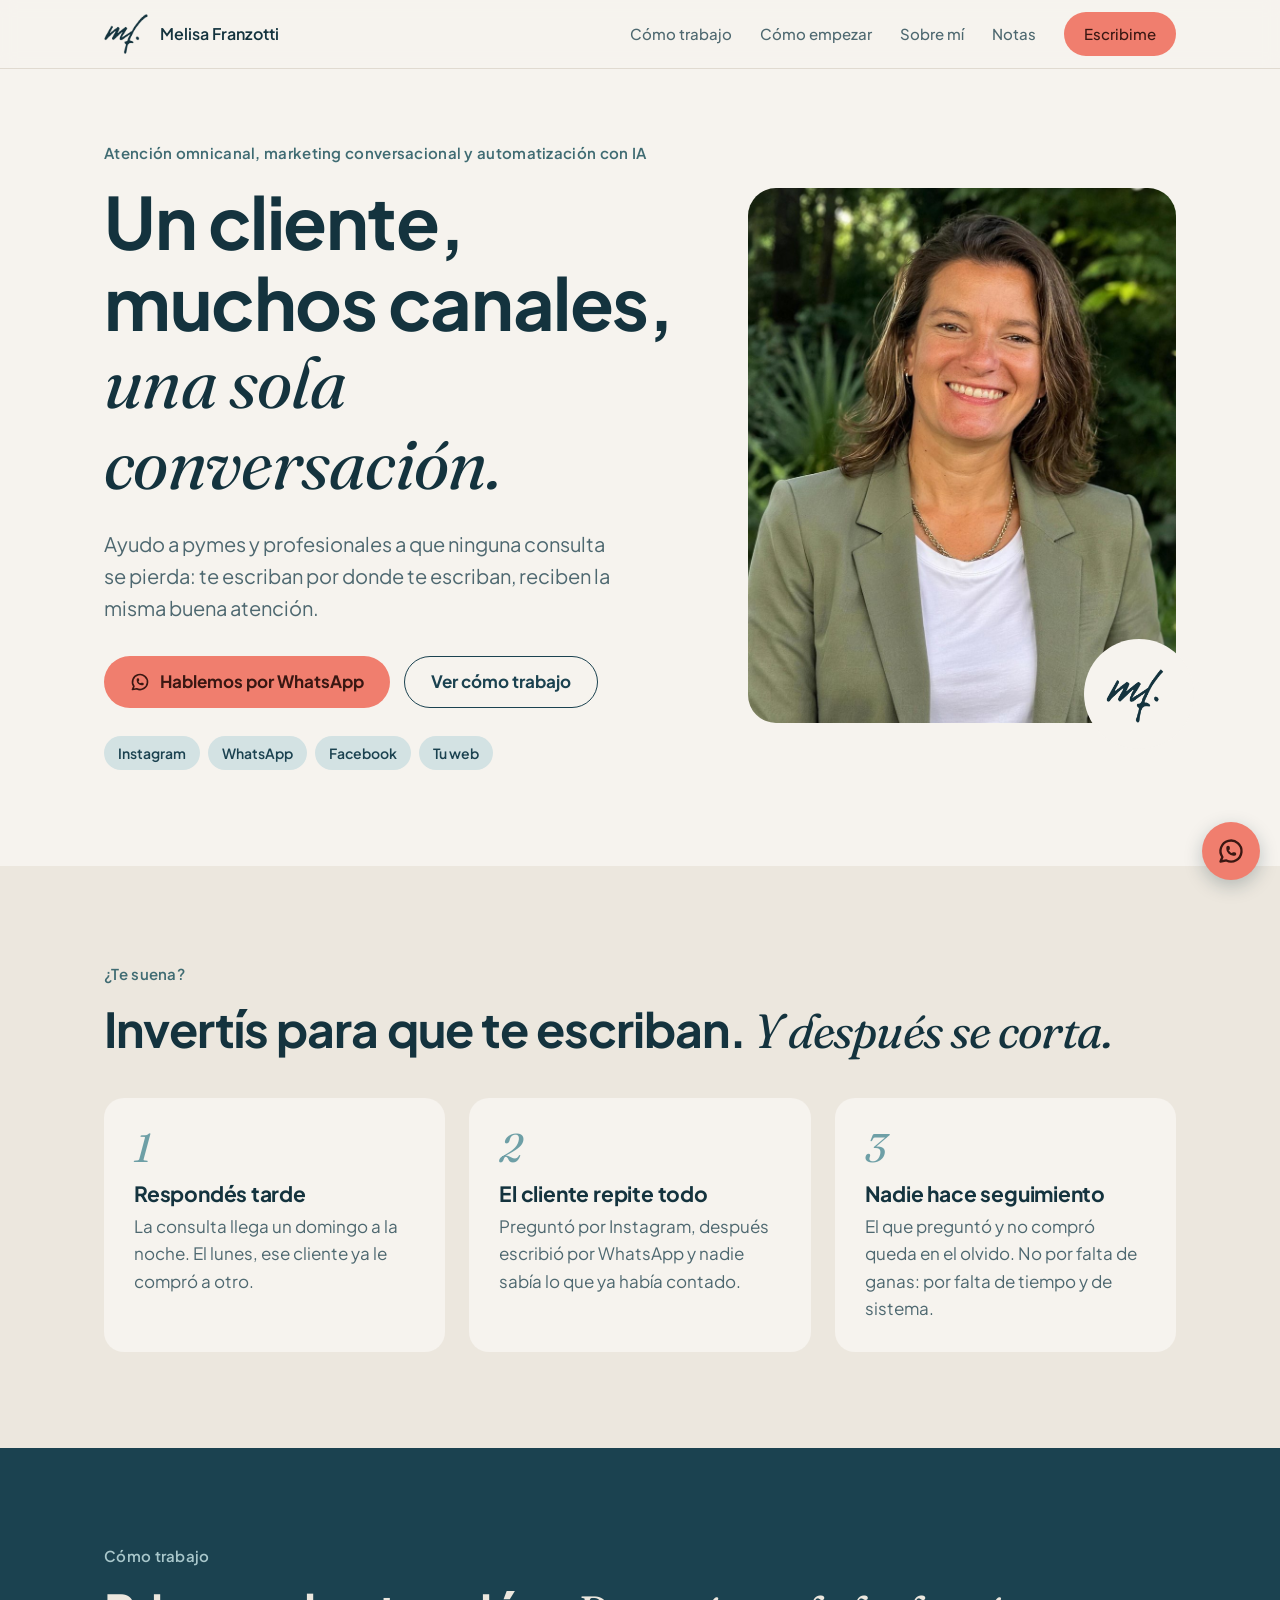
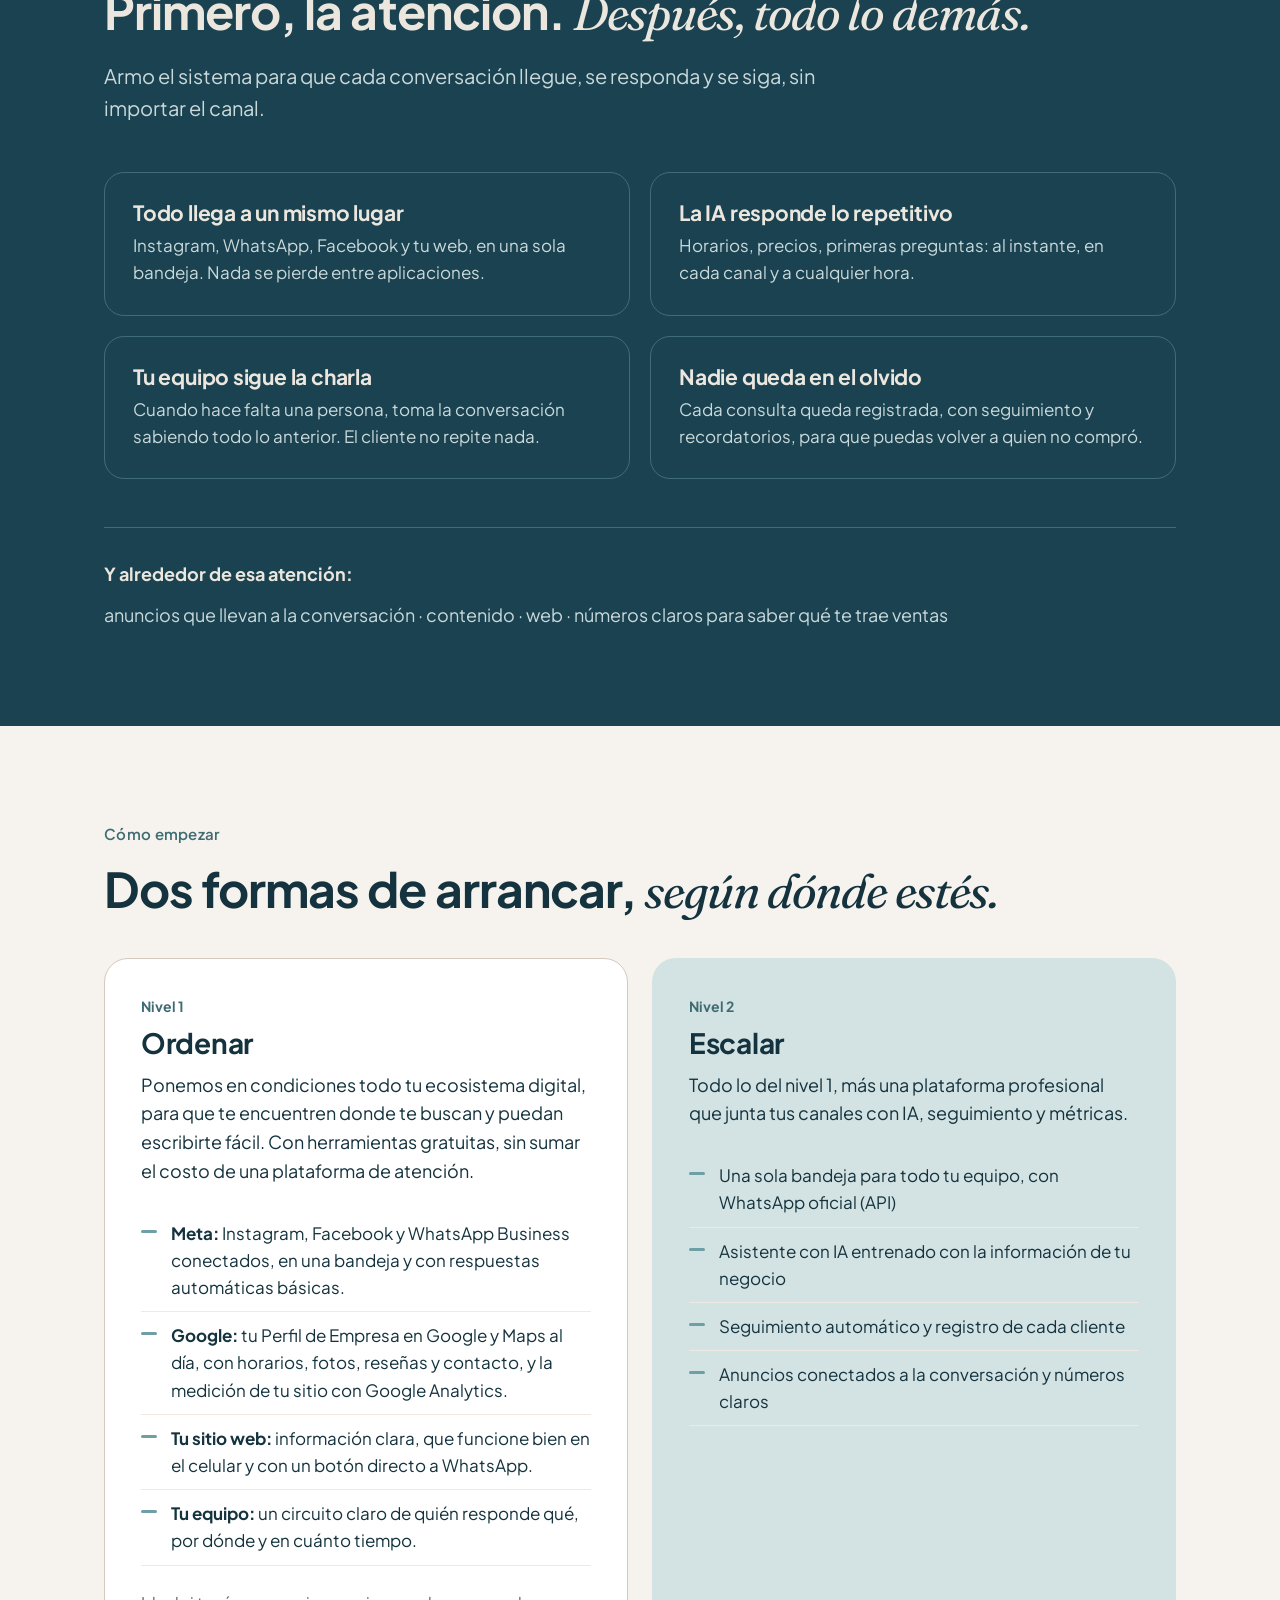
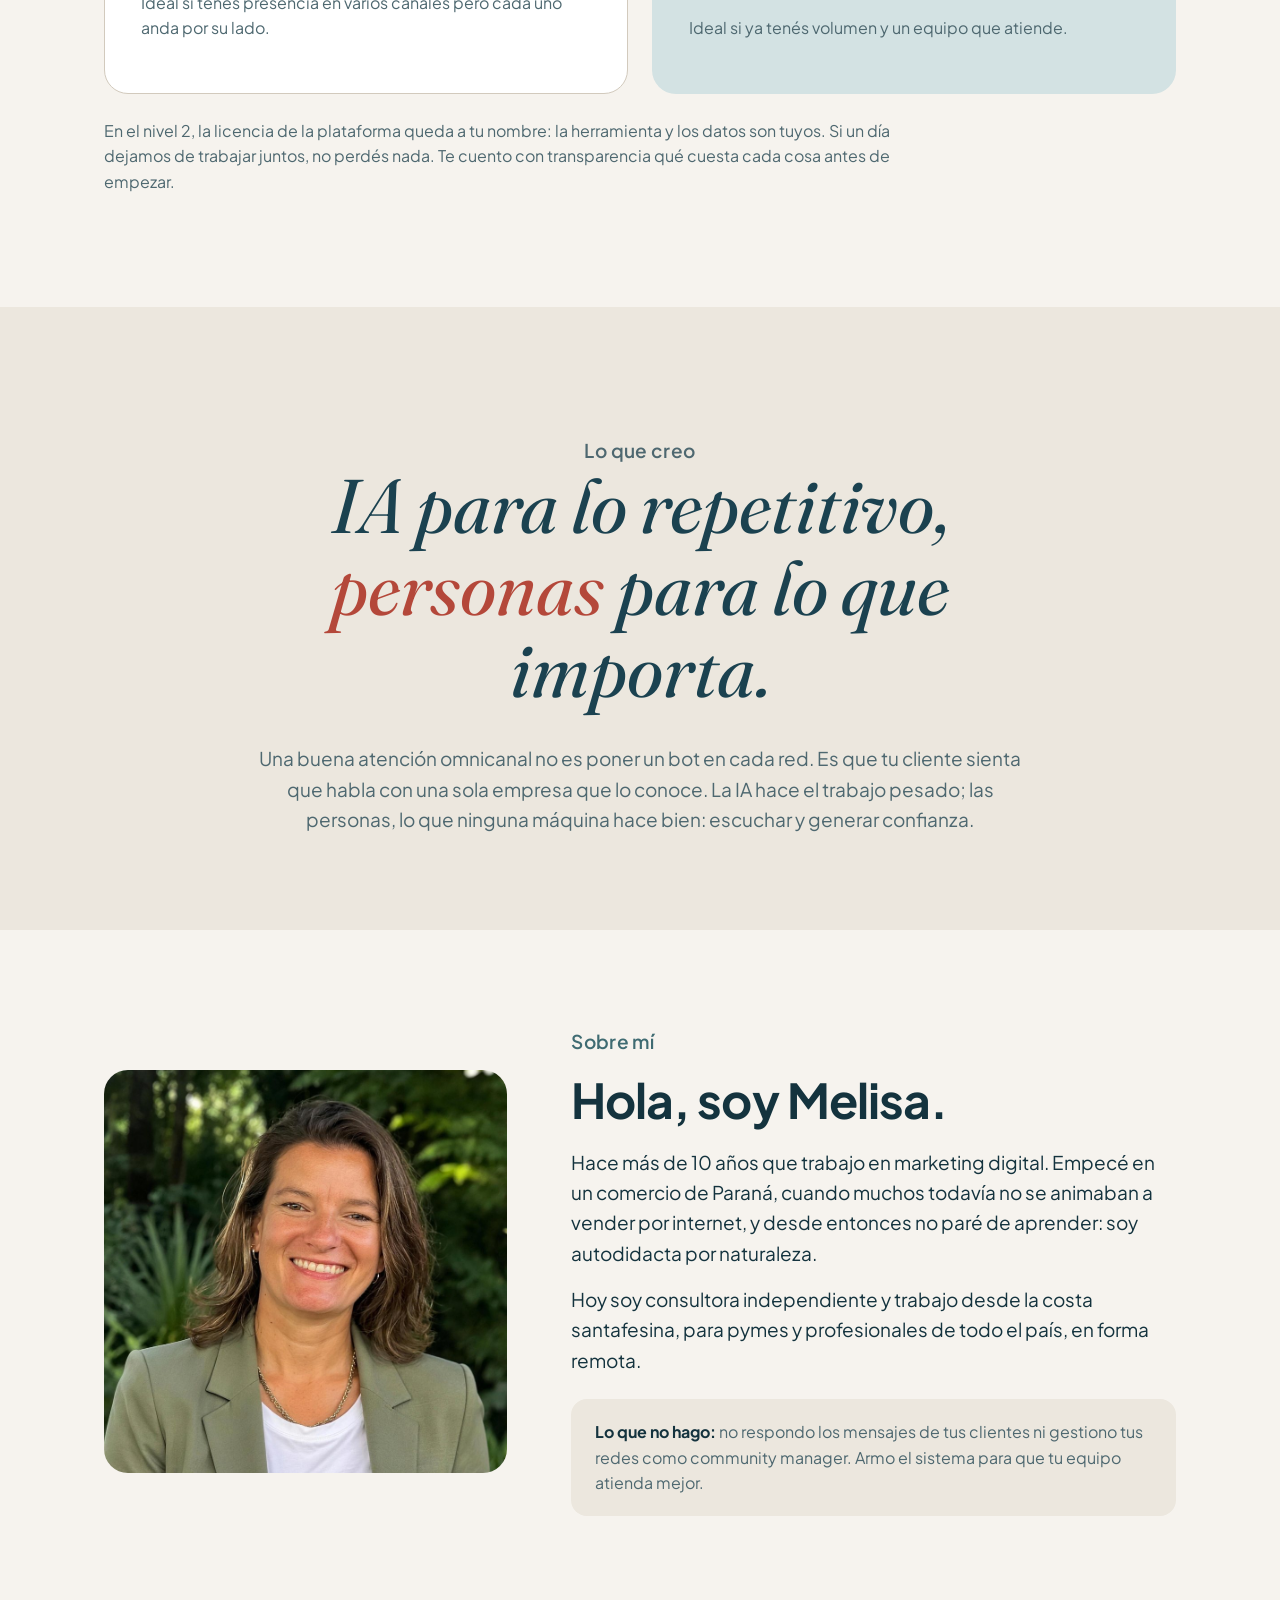
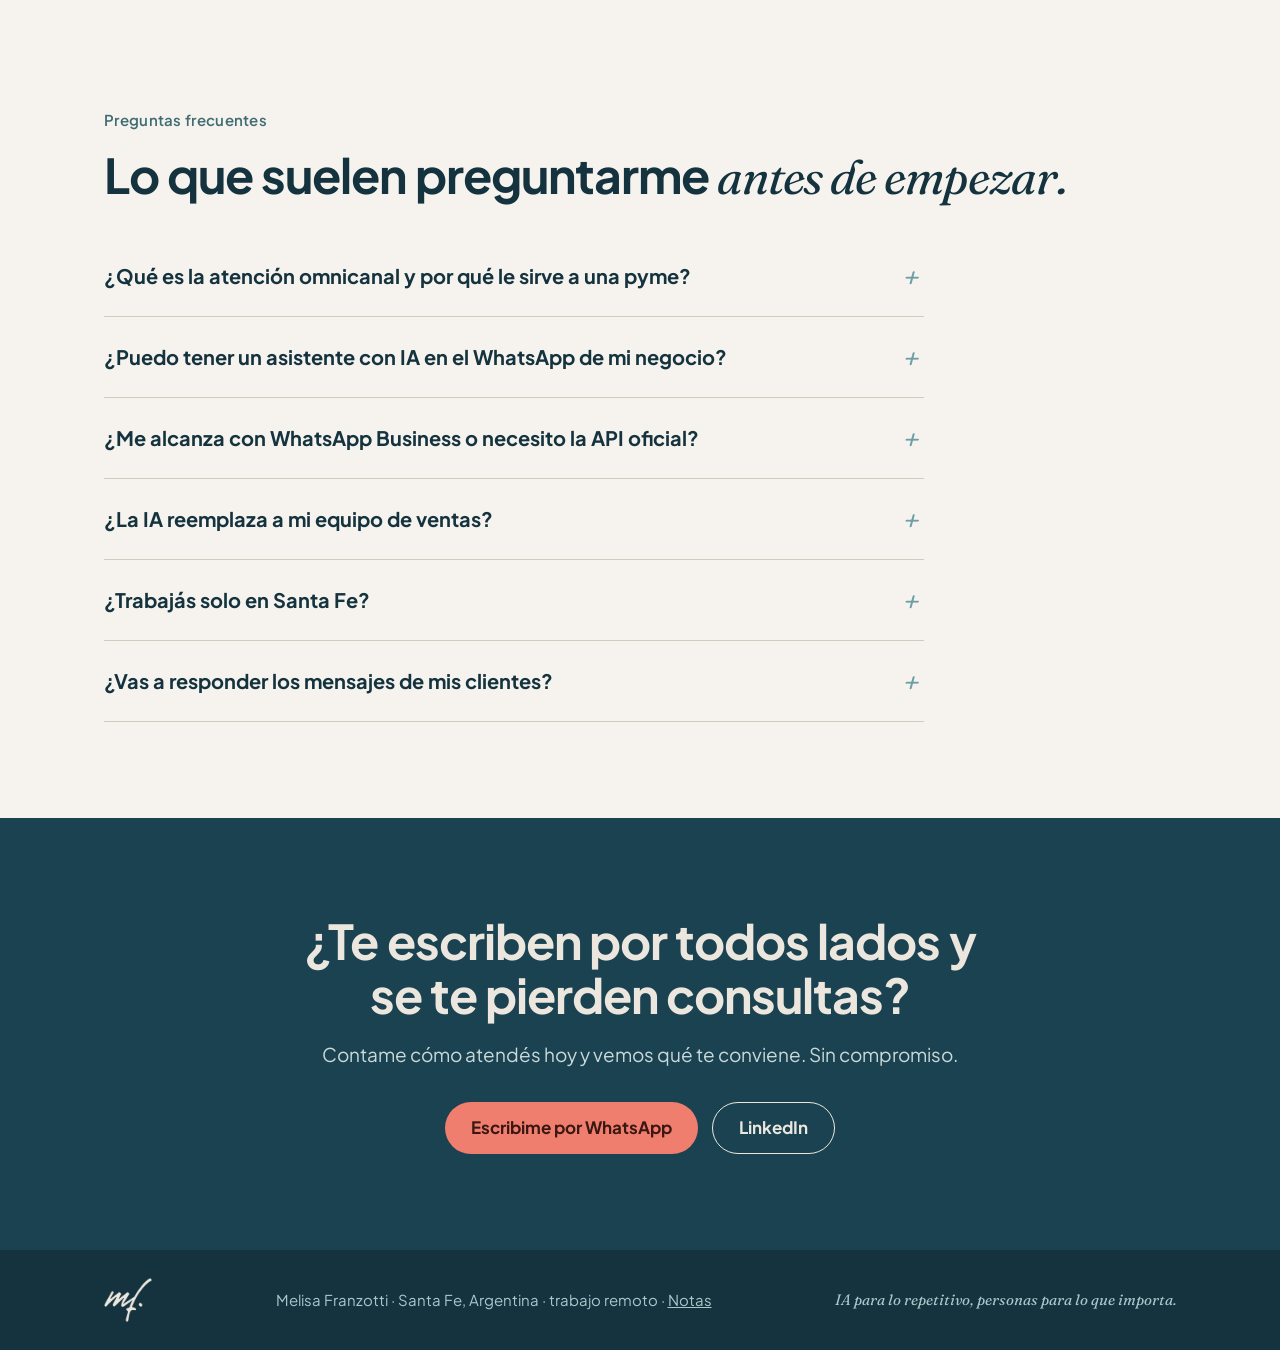
==== commit 8e1c5d02: "Sección Notas y primera nota: responder con contexto (pendiente de aprobación) Co-Authored-By: Claud" ====
--- a/index.html
+++ b/index.html
@@ -222,6 +222,7 @@
       <a href="#como">Cómo trabajo</a>
       <a href="#empezar">Cómo empezar</a>
       <a href="#sobre-mi">Sobre mí</a>
+      <a href="notas/">Notas</a>
       <a class="btn btn-coral" href="https://wa.me/5493435143887?text=Hola%20Melisa%2C%20vi%20tu%20sitio%20y%20quiero%20consultarte" target="_blank" rel="noopener">Escribime</a>
     </nav>
   </div>
@@ -387,7 +388,7 @@
 <footer>
   <div class="wrap">
     <img src="img/mf-crema.png" alt="mf." width="48" height="44">
-    <span>Melisa Franzotti · Santa Fe, Argentina · trabajo remoto</span>
+    <span>Melisa Franzotti · Santa Fe, Argentina · trabajo remoto · <a href="notas/">Notas</a></span>
     <span class="serif">IA para lo repetitivo, personas para lo que importa.</span>
   </div>
 </footer>
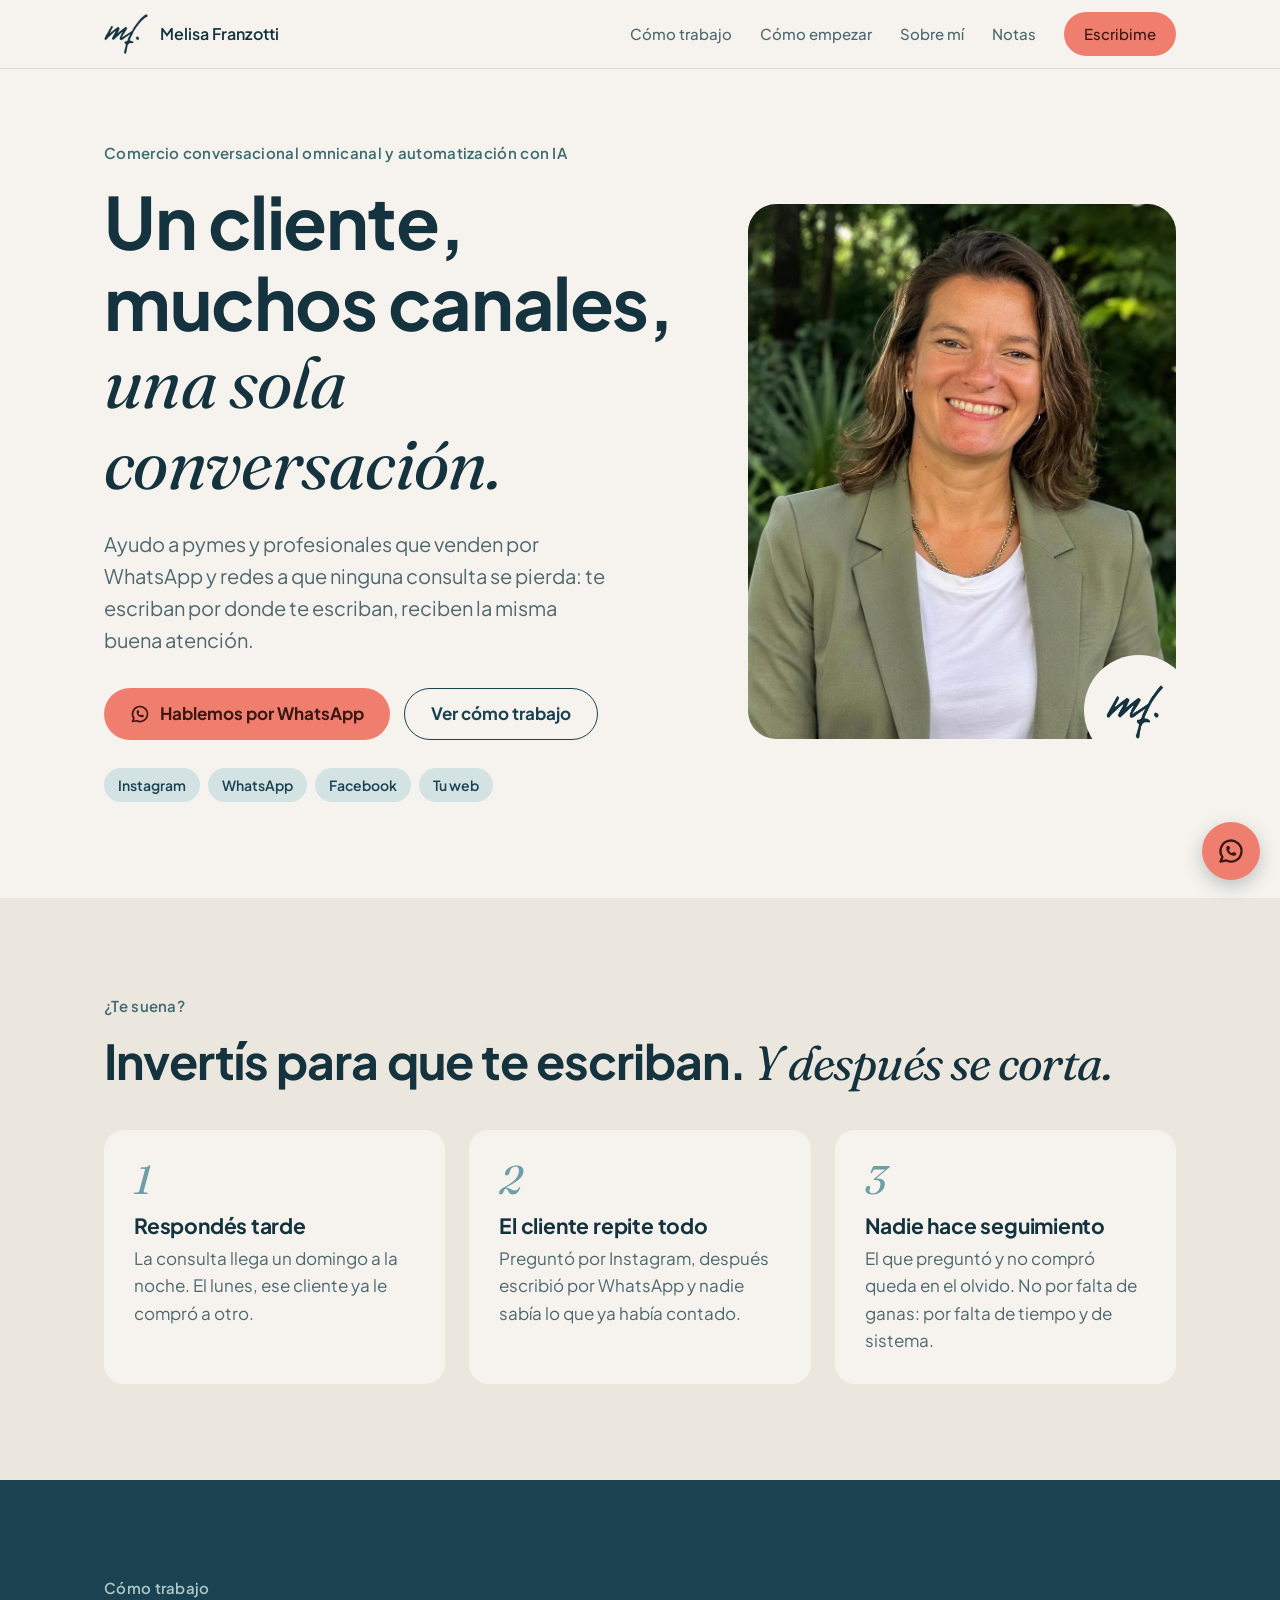
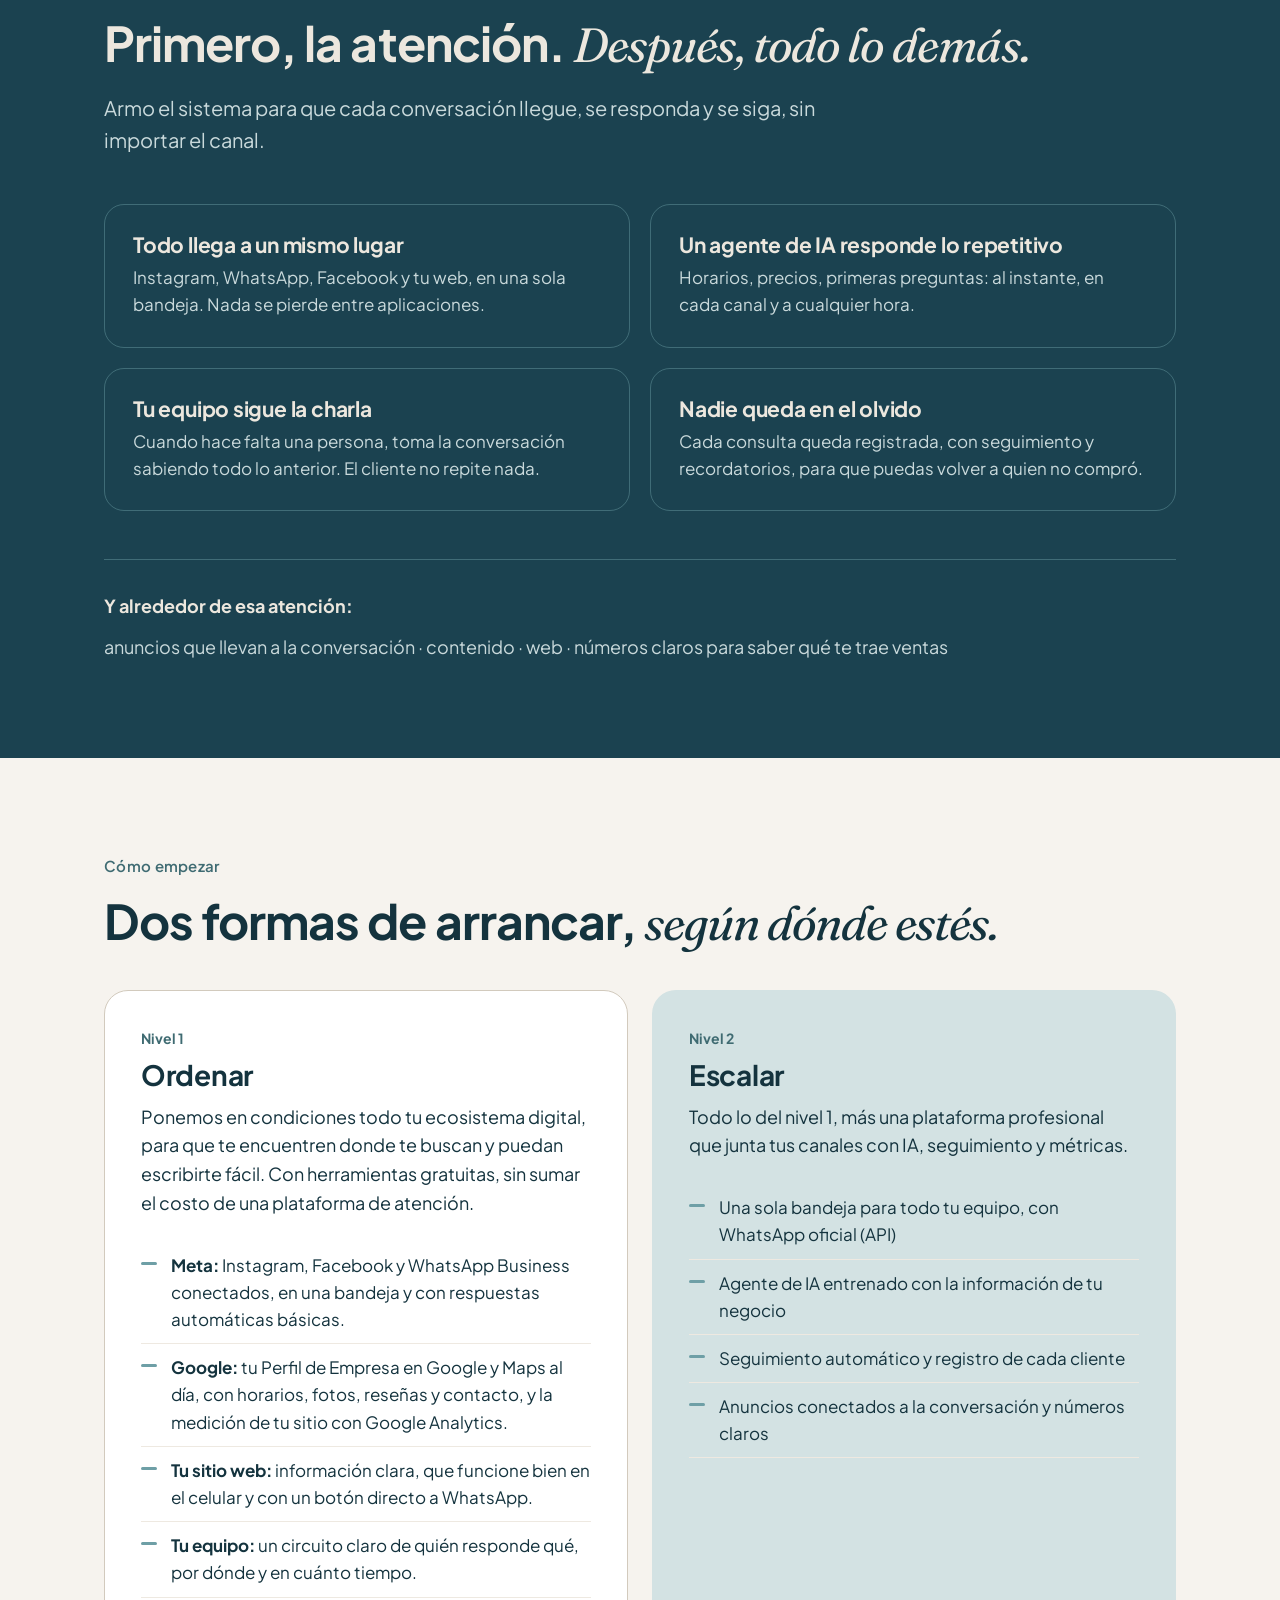
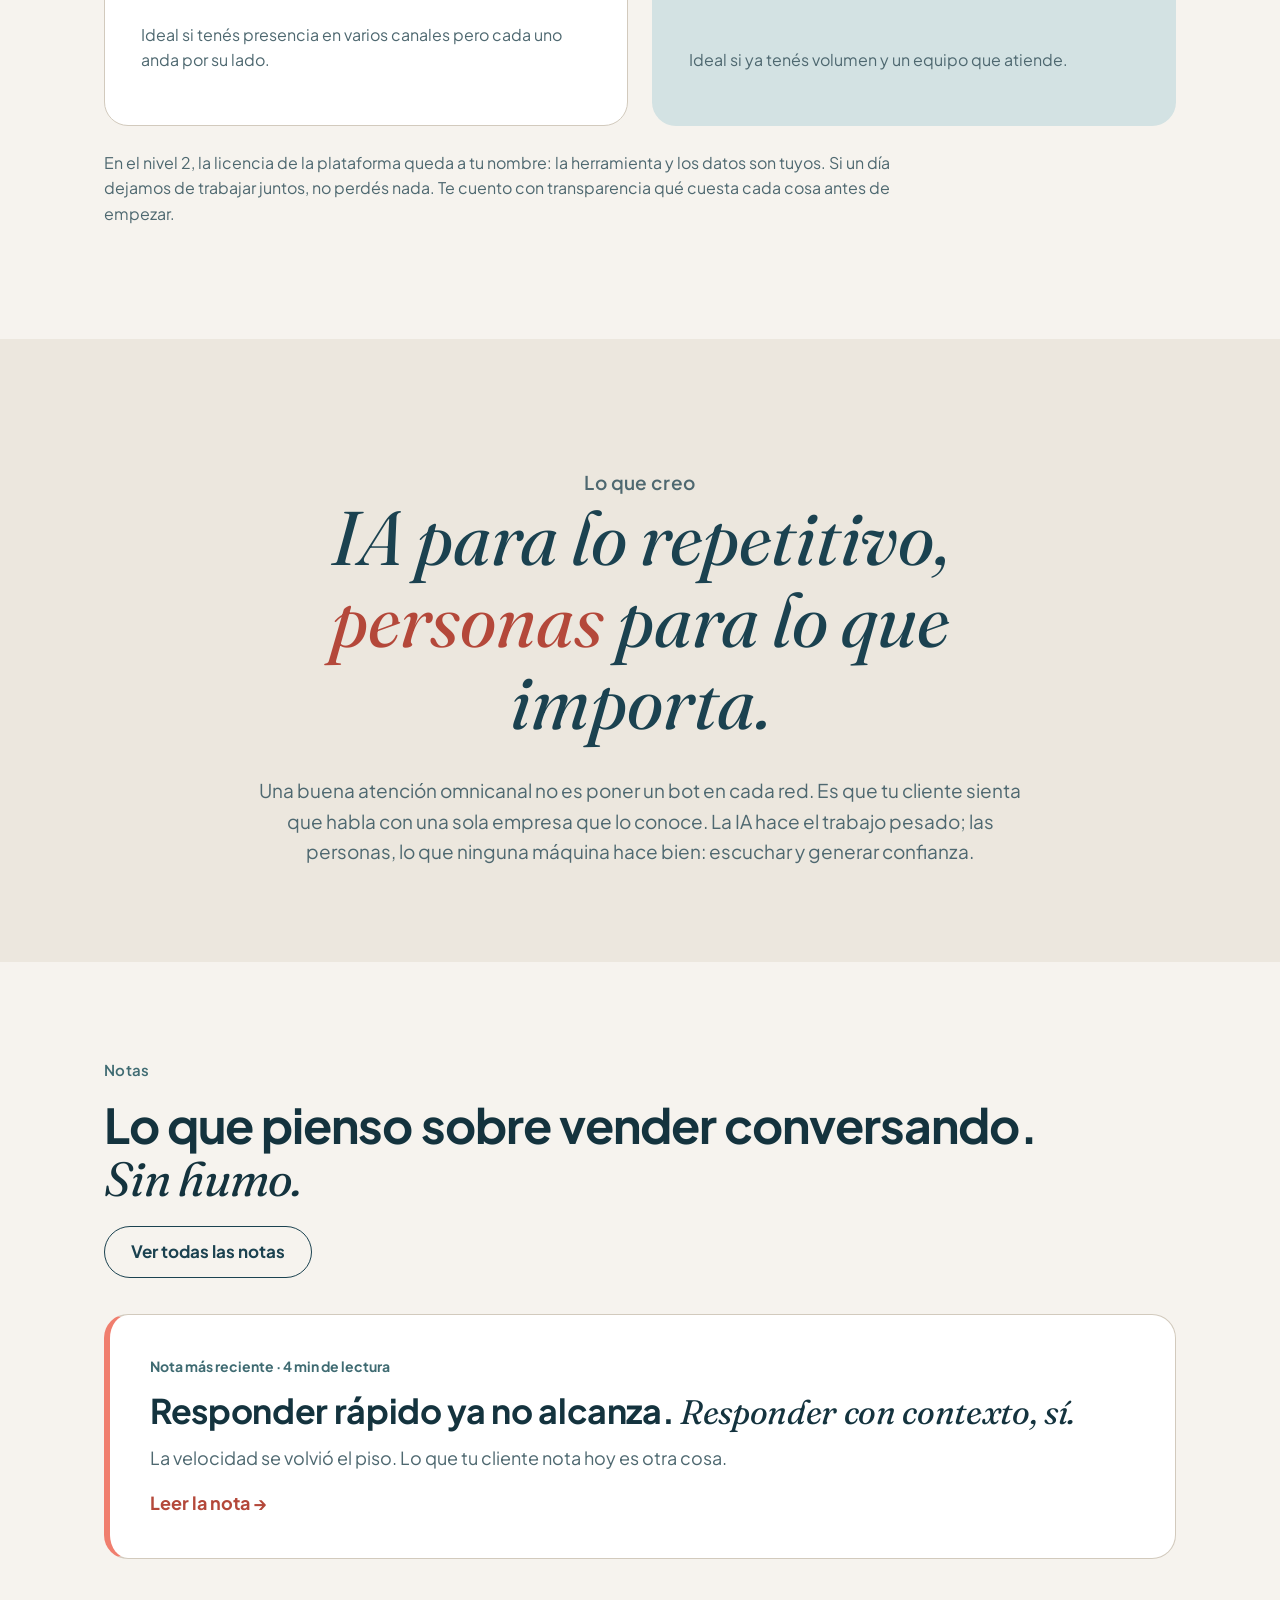
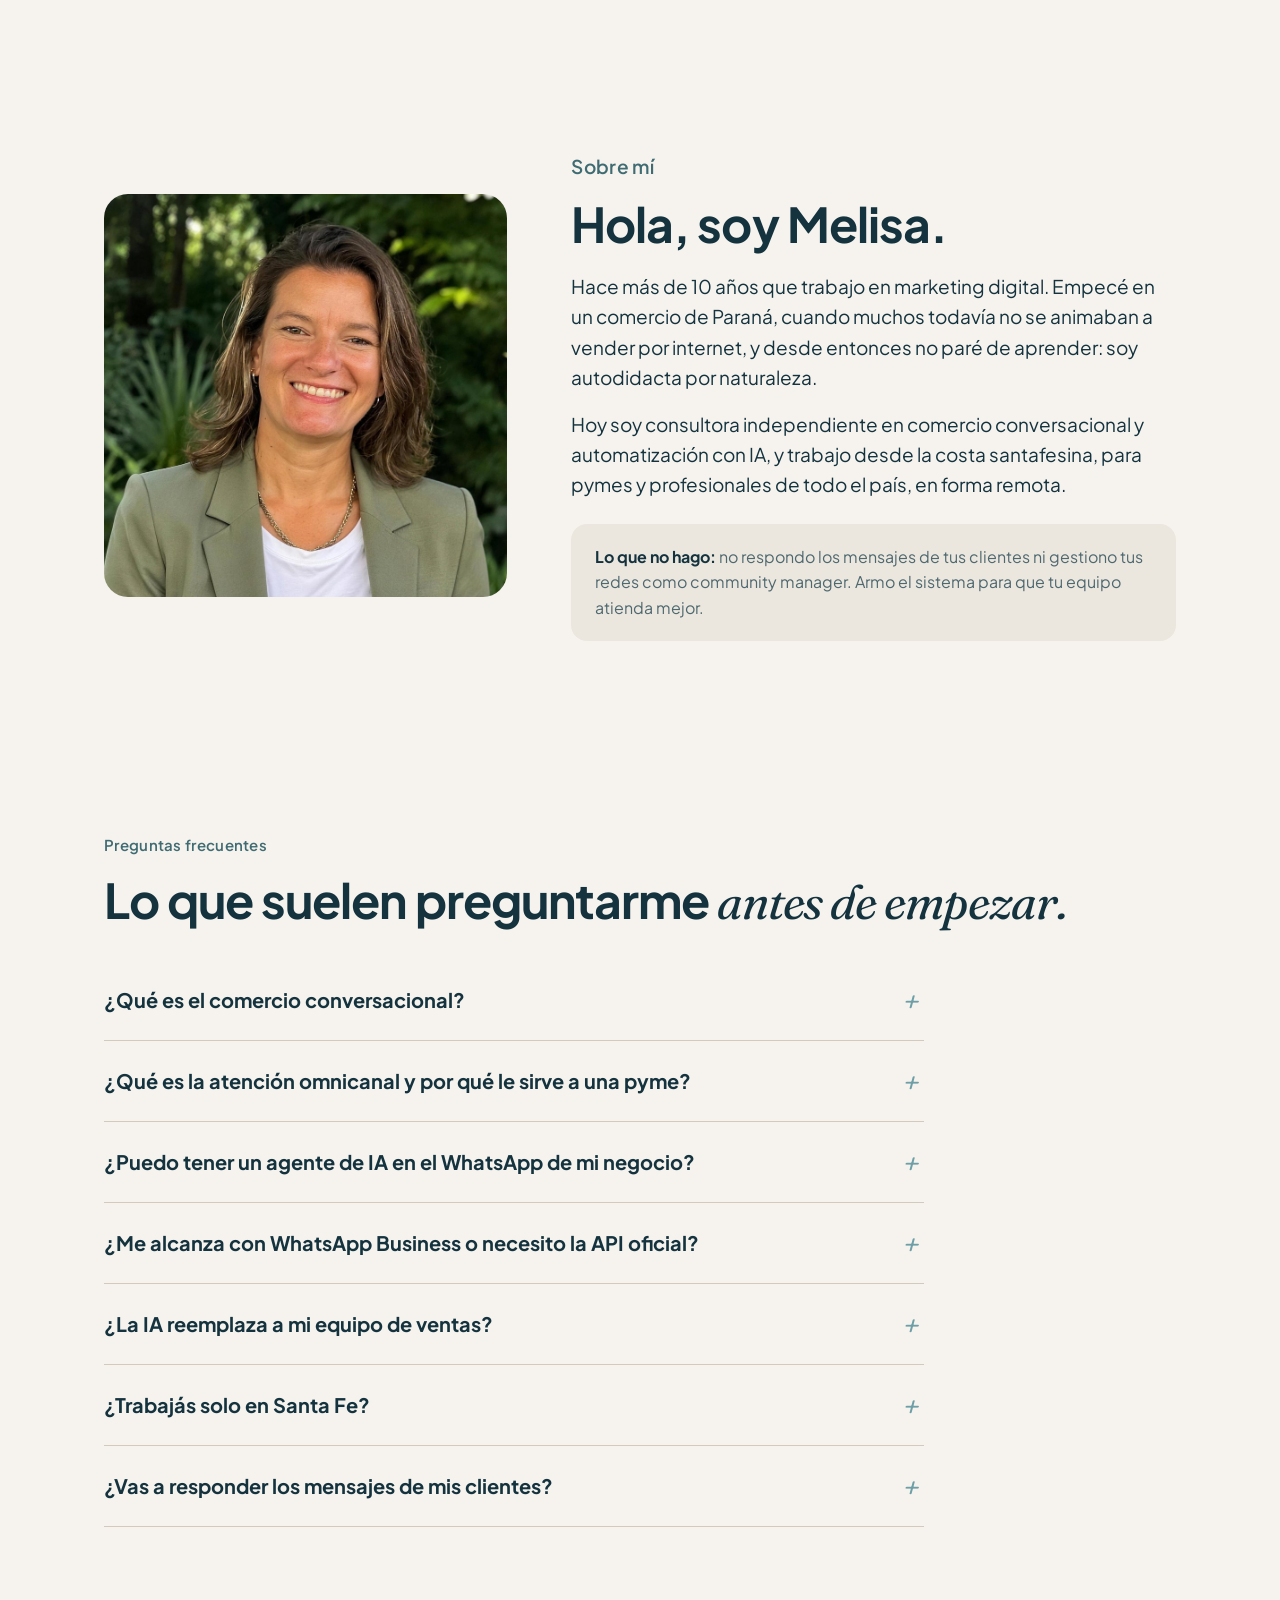
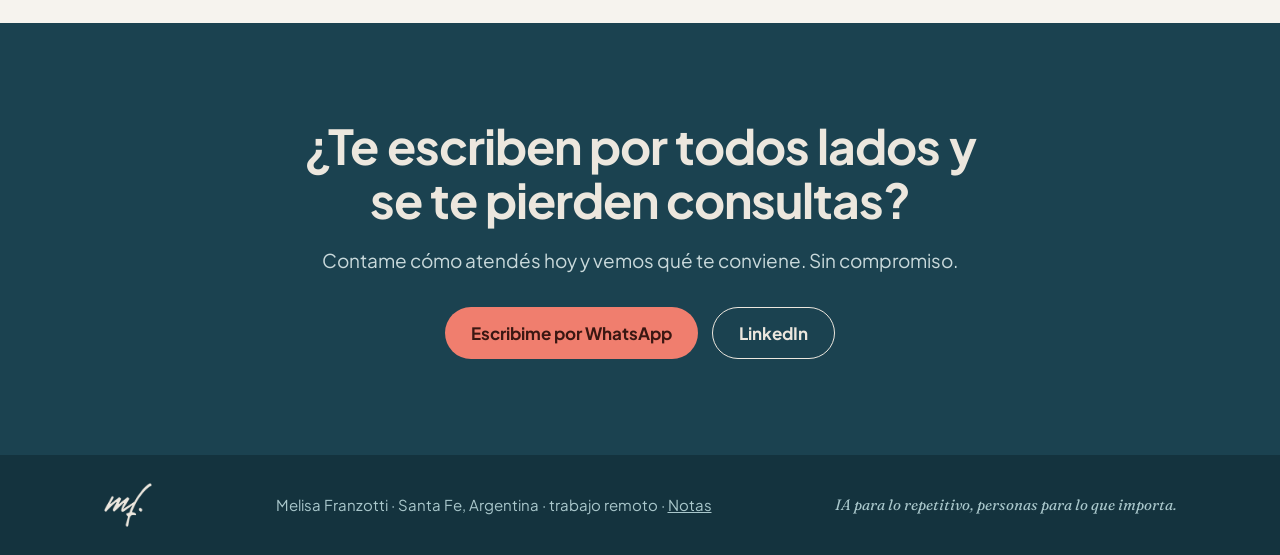
==== commit 3cfa6461: "Comercio conversacional: fórmula nueva, SEO (FAQPage, metas) y sección Notas en la home Co-Authored-" ====
--- a/index.html
+++ b/index.html
@@ -3,20 +3,20 @@
 <head>
 <meta charset="utf-8">
 <meta name="viewport" content="width=device-width, initial-scale=1">
-<title>Melisa Franzotti · Atención omnicanal, marketing conversacional y automatización con IA</title>
-<meta name="description" content="Consultora en atención omnicanal y automatización de WhatsApp con IA para pymes y profesionales. Desde Santa Fe, Argentina, con trabajo remoto en todo el país.">
+<title>Comercio conversacional y automatización con IA para pymes · Melisa Franzotti</title>
+<meta name="description" content="Comercio conversacional omnicanal para pymes: WhatsApp, Instagram, Facebook y tu web en una sola conversación, con agentes de IA y CRM. Desde Santa Fe, para todo el país.">
 <meta name="author" content="Melisa Franzotti">
 <meta name="google-site-verification" content="gdGsH-oOVV2Y6hvarRN_TbwxmT_aSojlO5cquZC-6Lg">
 <meta name="robots" content="index, follow, max-image-preview:large">
-<link rel="canonical" href="https://melisafranzotti.github.io/">
+<link rel="canonical" href="https://melisafranzotti.com.ar/">
 <link rel="icon" href="img/favicon.png" type="image/png">
 <link rel="apple-touch-icon" href="img/favicon.png">
 <meta property="og:type" content="website">
 <meta property="og:locale" content="es_AR">
-<meta property="og:title" content="Melisa Franzotti · Atención omnicanal, marketing conversacional y automatización con IA">
+<meta property="og:title" content="Melisa Franzotti · Comercio conversacional omnicanal y automatización con IA">
 <meta property="og:description" content="Un cliente, muchos canales, una sola conversación. IA para lo repetitivo, personas para lo que importa.">
-<meta property="og:url" content="https://melisafranzotti.github.io/">
-<meta property="og:image" content="https://melisafranzotti.github.io/img/og.jpg">
+<meta property="og:url" content="https://melisafranzotti.com.ar/">
+<meta property="og:image" content="https://melisafranzotti.com.ar/img/og.jpg">
 <meta property="og:image:width" content="1200">
 <meta property="og:image:height" content="630">
 <meta name="twitter:card" content="summary_large_image">
@@ -140,6 +140,19 @@
 footer img{width:48px}
 footer a{color:#A9C7CB}
 
+/* notas en la home */
+.notas-home{background:var(--crema-clara)}
+.notas-cab{display:flex;flex-wrap:wrap;gap:20px 40px;align-items:flex-end;justify-content:space-between;margin-bottom:36px}
+.notas-cab h2{margin-bottom:0}
+.notas-cab h2 .serif{display:block}
+.nota-destacada{display:block;text-decoration:none;color:var(--petroleo-osc);background:#fff;border:1px solid var(--linea);border-left:6px solid var(--coral);border-radius:24px;padding:40px;transition:transform .15s ease, box-shadow .15s ease}
+.nota-destacada:hover{transform:translateY(-2px);box-shadow:0 10px 28px rgba(20,51,62,.10)}
+.nota-destacada:focus-visible{outline:3px solid var(--agua);outline-offset:3px}
+.nota-etiqueta{display:block;font-size:14px;font-weight:700;color:var(--agua-texto);margin-bottom:14px}
+.nota-destacada h3{font-size:clamp(26px,3vw,34px);line-height:1.15;margin-bottom:12px}
+.nota-destacada p{color:var(--gris);font-size:18px;max-width:60ch}
+.nota-leer{font-weight:700;color:#B4483A}
+
 /* whatsapp flotante */
 .wa-flotante{position:fixed;right:20px;bottom:20px;z-index:20;width:58px;height:58px;border-radius:50%;background:var(--coral);color:var(--coral-texto);display:flex;align-items:center;justify-content:center;box-shadow:0 6px 18px rgba(20,51,62,.25)}
 .wa-flotante:focus-visible{outline:3px solid var(--agua);outline-offset:3px}
@@ -150,8 +163,10 @@
   .hero .wrap,.sobre .wrap{grid-template-columns:1fr;gap:48px}
   .hero-foto{max-width:420px}
   .grid3,.pasos,.niveles .grid2{grid-template-columns:1fr}
-  .nav-links a:not(.btn){display:none}
+  .nav-links a:not(.btn):not(.nav-notas){display:none}
+  .nav-links{gap:16px}
   .sobre img{max-width:360px}
+  .nota-destacada{padding:28px}
 }
 @media (prefers-reduced-motion:reduce){html{scroll-behavior:auto}.btn{transition:none}}
 </style>
@@ -161,37 +176,37 @@
   "@graph": [
     {
       "@type": "WebSite",
-      "@id": "https://melisafranzotti.github.io/#website",
-      "url": "https://melisafranzotti.github.io/",
+      "@id": "https://melisafranzotti.com.ar/#website",
+      "url": "https://melisafranzotti.com.ar/",
       "name": "Melisa Franzotti",
       "inLanguage": "es-AR",
-      "publisher": {"@id": "https://melisafranzotti.github.io/#melisa"}
+      "publisher": {"@id": "https://melisafranzotti.com.ar/#melisa"}
     },
     {
       "@type": "Person",
-      "@id": "https://melisafranzotti.github.io/#melisa",
+      "@id": "https://melisafranzotti.com.ar/#melisa",
       "name": "Melisa Franzotti",
-      "url": "https://melisafranzotti.github.io/",
-      "image": "https://melisafranzotti.github.io/img/melisa.jpg",
-      "jobTitle": "Consultora en atención omnicanal, marketing conversacional y automatización con IA",
-      "description": "Consultora independiente con más de 10 años en marketing digital. Ayuda a pymes y profesionales a atender bien por Instagram, WhatsApp, Facebook y web.",
+      "url": "https://melisafranzotti.com.ar/",
+      "image": "https://melisafranzotti.com.ar/img/melisa.jpg",
+      "jobTitle": "Consultora en comercio conversacional omnicanal y automatización con IA",
+      "description": "Consultora independiente con más de 10 años en marketing digital. Ayuda a pymes y profesionales a vender por WhatsApp, Instagram, Facebook y su web, con agentes de IA y una sola conversación por cliente.",
       "address": {"@type": "PostalAddress", "addressLocality": "Santa Fe", "addressRegion": "Santa Fe", "addressCountry": "AR"},
       "alumniOf": {"@type": "CollegeOrUniversity", "name": "Universidad Autónoma de Entre Ríos"},
-      "knowsAbout": ["Atención omnicanal", "Marketing conversacional", "Automatización con IA", "WhatsApp Business API", "Agentes de IA para WhatsApp", "Meta Ads", "Campañas click to WhatsApp", "Google Ads", "CRM"],
+      "knowsAbout": ["Comercio conversacional", "Omnicanalidad", "Atención omnicanal", "Marketing conversacional", "Automatización con IA", "WhatsApp Business API", "Agentes de IA para WhatsApp", "Meta Ads", "Campañas click to WhatsApp", "Google Ads", "CRM"],
       "sameAs": ["https://www.linkedin.com/in/melisafranzotti/"],
-      "worksFor": {"@id": "https://melisafranzotti.github.io/#servicio"}
+      "worksFor": {"@id": "https://melisafranzotti.com.ar/#servicio"}
     },
     {
       "@type": "ProfessionalService",
-      "@id": "https://melisafranzotti.github.io/#servicio",
+      "@id": "https://melisafranzotti.com.ar/#servicio",
       "name": "Melisa Franzotti",
-      "url": "https://melisafranzotti.github.io/",
-      "image": "https://melisafranzotti.github.io/img/og.jpg",
-      "logo": "https://melisafranzotti.github.io/img/mf-tinta.png",
+      "url": "https://melisafranzotti.com.ar/",
+      "image": "https://melisafranzotti.com.ar/img/og.jpg",
+      "logo": "https://melisafranzotti.com.ar/img/mf-tinta.png",
       "telephone": "+54 9 343 514-3887",
       "slogan": "IA para lo repetitivo, personas para lo que importa.",
-      "description": "Atención omnicanal, marketing conversacional y automatización con IA para pymes y profesionales: Instagram, WhatsApp, Facebook y web en una sola conversación.",
-      "founder": {"@id": "https://melisafranzotti.github.io/#melisa"},
+      "description": "Comercio conversacional omnicanal y automatización con IA para pymes y profesionales: Instagram, WhatsApp, Facebook y web en una sola conversación, con agentes de IA y CRM.",
+      "founder": {"@id": "https://melisafranzotti.com.ar/#melisa"},
       "address": {"@type": "PostalAddress", "addressLocality": "Santa Fe", "addressRegion": "Santa Fe", "addressCountry": "AR"},
       "areaServed": [
         {"@type": "City", "name": "Santa Fe"},
@@ -205,9 +220,71 @@
         "name": "Formas de empezar",
         "itemListElement": [
           {"@type": "Offer", "itemOffered": {"@type": "Service", "name": "Nivel 1 · Ordenar", "description": "Puesta en condiciones del ecosistema digital: Meta (Instagram, Facebook y WhatsApp Business), Perfil de Empresa en Google, sitio web y circuito de atención del equipo."}},
-          {"@type": "Offer", "itemOffered": {"@type": "Service", "name": "Nivel 2 · Escalar", "description": "Plataforma profesional de atención omnicanal con WhatsApp oficial (API), asistente con IA, seguimiento automático y anuncios conectados a la conversación."}}
+          {"@type": "Offer", "itemOffered": {"@type": "Service", "name": "Nivel 2 · Escalar", "description": "Plataforma profesional de atención omnicanal con WhatsApp oficial (API), agente de IA, seguimiento automático y anuncios conectados a la conversación."}}
         ]
       }
+    },
+    {
+      "@type": "FAQPage",
+      "@id": "https://melisafranzotti.com.ar/#preguntas",
+      "mainEntity": [
+        {
+          "@type": "Question",
+          "name": "¿Qué es el comercio conversacional?",
+          "acceptedAnswer": {
+            "@type": "Answer",
+            "text": "Es vender a través de la conversación: tu cliente consulta, resuelve sus dudas y decide la compra por WhatsApp, Instagram, Facebook o tu web, en lugar de llenar un formulario y esperar. Para que funcione, esas conversaciones tienen que llegar a un mismo lugar, responderse rápido y con contexto, y tener seguimiento. Eso es lo que armo."
+          }
+        },
+        {
+          "@type": "Question",
+          "name": "¿Qué es la atención omnicanal y por qué le sirve a una pyme?",
+          "acceptedAnswer": {
+            "@type": "Answer",
+            "text": "Es que tu cliente pueda escribirte por Instagram, WhatsApp, Facebook o tu web y que del otro lado lo atiendan como una sola empresa: con el mismo tono, la misma información y sabiendo lo que ya habló. Para una pyme significa menos consultas perdidas y menos clientes que tienen que repetir todo."
+          }
+        },
+        {
+          "@type": "Question",
+          "name": "¿Puedo tener un agente de IA en el WhatsApp de mi negocio?",
+          "acceptedAnswer": {
+            "@type": "Answer",
+            "text": "Sí. Un agente de IA (un asistente que responde por WhatsApp) entrenado con la información de tu negocio puede responder las preguntas repetitivas a cualquier hora (horarios, precios, primeros datos) y pasarle la conversación a una persona de tu equipo cuando hace falta, con todo el contexto."
+          }
+        },
+        {
+          "@type": "Question",
+          "name": "¿Me alcanza con WhatsApp Business o necesito la API oficial?",
+          "acceptedAnswer": {
+            "@type": "Answer",
+            "text": "Depende del volumen. Si atendés vos o una sola persona, WhatsApp Business bien configurado suele alcanzar, y por eso es parte del nivel 1. Si varias personas responden, querés un agente de IA o conectar anuncios con la conversación, conviene la API oficial de WhatsApp, que es lo que armo en el nivel 2."
+          }
+        },
+        {
+          "@type": "Question",
+          "name": "¿La IA reemplaza a mi equipo de ventas?",
+          "acceptedAnswer": {
+            "@type": "Answer",
+            "text": "No. La IA se encarga de lo repetitivo para que tu equipo tenga tiempo para lo que vende: escuchar, resolver dudas de verdad y generar confianza. IA para lo repetitivo, personas para lo que importa."
+          }
+        },
+        {
+          "@type": "Question",
+          "name": "¿Trabajás solo en Santa Fe?",
+          "acceptedAnswer": {
+            "@type": "Answer",
+            "text": "Estoy en la costa santafesina y trabajo en forma remota con pymes y profesionales de todo el país. Si estás en Santa Fe, Santo Tomé o Paraná, también podemos juntarnos en persona."
+          }
+        },
+        {
+          "@type": "Question",
+          "name": "¿Vas a responder los mensajes de mis clientes?",
+          "acceptedAnswer": {
+            "@type": "Answer",
+            "text": "No. No hago community management ni atiendo tus canales. Armo el sistema, la IA y el circuito para que tu equipo atienda mejor y más rápido."
+          }
+        }
+      ]
     }
   ]
 }
@@ -222,7 +299,7 @@
       <a href="#como">Cómo trabajo</a>
       <a href="#empezar">Cómo empezar</a>
       <a href="#sobre-mi">Sobre mí</a>
-      <a href="notas/">Notas</a>
+      <a class="nav-notas" href="notas/">Notas</a>
       <a class="btn btn-coral" href="https://wa.me/5493435143887?text=Hola%20Melisa%2C%20vi%20tu%20sitio%20y%20quiero%20consultarte" target="_blank" rel="noopener">Escribime</a>
     </nav>
   </div>
@@ -233,9 +310,9 @@
 <section class="hero">
   <div class="wrap">
     <div>
-      <p class="eyebrow">Atención omnicanal, marketing conversacional y automatización con IA</p>
+      <p class="eyebrow">Comercio conversacional omnicanal y automatización con IA</p>
       <h1>Un cliente, muchos canales, <span class="serif">una sola conversación.</span></h1>
-      <p class="lead">Ayudo a pymes y profesionales a que ninguna consulta se pierda: te escriban por donde te escriban, reciben la misma buena atención.</p>
+      <p class="lead">Ayudo a pymes y profesionales que venden por WhatsApp y redes a que ninguna consulta se pierda: te escriban por donde te escriban, reciben la misma buena atención.</p>
       <div class="hero-acciones">
         <a class="btn btn-coral" href="https://wa.me/5493435143887?text=Hola%20Melisa%2C%20vi%20tu%20sitio%20y%20quiero%20consultarte" target="_blank" rel="noopener">
           <svg width="20" height="20" viewBox="0 0 24 24" fill="none" stroke="currentColor" stroke-width="2" stroke-linecap="round" stroke-linejoin="round" aria-hidden="true"><path d="M3 21l1.65 -3.8a9 9 0 1 1 3.4 2.9l-5.05 .9"></path><path d="M9 10a.5 .5 0 0 0 1 0v-1a.5 .5 0 0 0 -1 0v1a5 5 0 0 0 5 5h1a.5 .5 0 0 0 0 -1h-1a.5 .5 0 0 0 0 1"></path></svg>
@@ -273,7 +350,7 @@
     <p class="intro">Armo el sistema para que cada conversación llegue, se responda y se siga, sin importar el canal.</p>
     <ul class="pasos">
       <li><h3>Todo llega a un mismo lugar</h3><p>Instagram, WhatsApp, Facebook y tu web, en una sola bandeja. Nada se pierde entre aplicaciones.</p></li>
-      <li><h3>La IA responde lo repetitivo</h3><p>Horarios, precios, primeras preguntas: al instante, en cada canal y a cualquier hora.</p></li>
+      <li><h3>Un agente de IA responde lo repetitivo</h3><p>Horarios, precios, primeras preguntas: al instante, en cada canal y a cualquier hora.</p></li>
       <li><h3>Tu equipo sigue la charla</h3><p>Cuando hace falta una persona, toma la conversación sabiendo todo lo anterior. El cliente no repite nada.</p></li>
       <li><h3>Nadie queda en el olvido</h3><p>Cada consulta queda registrada, con seguimiento y recordatorios, para que puedas volver a quien no compró.</p></li>
     </ul>
@@ -307,7 +384,7 @@
         <p>Todo lo del nivel 1, más una plataforma profesional que junta tus canales con IA, seguimiento y métricas.</p>
         <ul>
           <li>Una sola bandeja para todo tu equipo, con WhatsApp oficial (API)</li>
-          <li>Asistente con IA entrenado con la información de tu negocio</li>
+          <li>Agente de IA entrenado con la información de tu negocio</li>
           <li>Seguimiento automático y registro de cada cliente</li>
           <li>Anuncios conectados a la conversación y números claros</li>
         </ul>
@@ -326,6 +403,24 @@
   </div>
 </section>
 
+<section class="notas-home" id="notas" aria-labelledby="t-notas">
+  <div class="wrap">
+    <div class="notas-cab">
+      <div>
+        <p class="eyebrow">Notas</p>
+        <h2 id="t-notas">Lo que pienso sobre vender conversando. <span class="serif">Sin humo.</span></h2>
+      </div>
+      <a class="btn btn-linea" href="notas/">Ver todas las notas</a>
+    </div>
+    <a class="nota-destacada" href="notas/responder-con-contexto/">
+      <span class="nota-etiqueta">Nota más reciente · 4 min de lectura</span>
+      <h3>Responder rápido ya no alcanza. <span class="serif">Responder con contexto, sí.</span></h3>
+      <p>La velocidad se volvió el piso. Lo que tu cliente nota hoy es otra cosa.</p>
+      <span class="nota-leer">Leer la nota →</span>
+    </a>
+  </div>
+</section>
+
 <section class="sobre" id="sobre-mi" aria-labelledby="t-sobre">
   <div class="wrap">
     <img src="img/melisa.jpg" alt="Retrato de Melisa Franzotti" width="900" height="900" loading="lazy">
@@ -333,7 +428,7 @@
       <p class="eyebrow">Sobre mí</p>
       <h2 id="t-sobre">Hola, soy Melisa.</h2>
       <p>Hace más de 10 años que trabajo en marketing digital. Empecé en un comercio de Paraná, cuando muchos todavía no se animaban a vender por internet, y desde entonces no paré de aprender: soy autodidacta por naturaleza.</p>
-      <p>Hoy soy consultora independiente y trabajo desde la costa santafesina, para pymes y profesionales de todo el país, en forma remota.</p>
+      <p>Hoy soy consultora independiente en comercio conversacional y automatización con IA, y trabajo desde la costa santafesina, para pymes y profesionales de todo el país, en forma remota.</p>
       <div class="no-hago"><strong>Lo que no hago:</strong> no respondo los mensajes de tus clientes ni gestiono tus redes como community manager. Armo el sistema para que tu equipo atienda mejor.</div>
     </div>
   </div>
@@ -345,16 +440,20 @@
     <h2 id="t-preguntas">Lo que suelen preguntarme <span class="serif">antes de empezar.</span></h2>
     <div class="lista">
       <details>
+        <summary>¿Qué es el comercio conversacional?</summary>
+        <p>Es vender a través de la conversación: tu cliente consulta, resuelve sus dudas y decide la compra por WhatsApp, Instagram, Facebook o tu web, en lugar de llenar un formulario y esperar. Para que funcione, esas conversaciones tienen que llegar a un mismo lugar, responderse rápido y con contexto, y tener seguimiento. Eso es lo que armo.</p>
+      </details>
+      <details>
         <summary>¿Qué es la atención omnicanal y por qué le sirve a una pyme?</summary>
         <p>Es que tu cliente pueda escribirte por Instagram, WhatsApp, Facebook o tu web y que del otro lado lo atiendan como una sola empresa: con el mismo tono, la misma información y sabiendo lo que ya habló. Para una pyme significa menos consultas perdidas y menos clientes que tienen que repetir todo.</p>
       </details>
       <details>
-        <summary>¿Puedo tener un asistente con IA en el WhatsApp de mi negocio?</summary>
-        <p>Sí. Un asistente con IA entrenado con la información de tu negocio puede responder las preguntas repetitivas a cualquier hora (horarios, precios, primeros datos) y pasarle la conversación a una persona de tu equipo cuando hace falta, con todo el contexto.</p>
+        <summary>¿Puedo tener un agente de IA en el WhatsApp de mi negocio?</summary>
+        <p>Sí. Un agente de IA (un asistente que responde por WhatsApp) entrenado con la información de tu negocio puede responder las preguntas repetitivas a cualquier hora (horarios, precios, primeros datos) y pasarle la conversación a una persona de tu equipo cuando hace falta, con todo el contexto.</p>
       </details>
       <details>
         <summary>¿Me alcanza con WhatsApp Business o necesito la API oficial?</summary>
-        <p>Depende del volumen. Si atendés vos o una sola persona, WhatsApp Business bien configurado suele alcanzar, y por eso es parte del nivel 1. Si varias personas responden, querés un asistente con IA o conectar anuncios con la conversación, conviene la API oficial de WhatsApp, que es lo que armo en el nivel 2.</p>
+        <p>Depende del volumen. Si atendés vos o una sola persona, WhatsApp Business bien configurado suele alcanzar, y por eso es parte del nivel 1. Si varias personas responden, querés un agente de IA o conectar anuncios con la conversación, conviene la API oficial de WhatsApp, que es lo que armo en el nivel 2.</p>
       </details>
       <details>
         <summary>¿La IA reemplaza a mi equipo de ventas?</summary>
